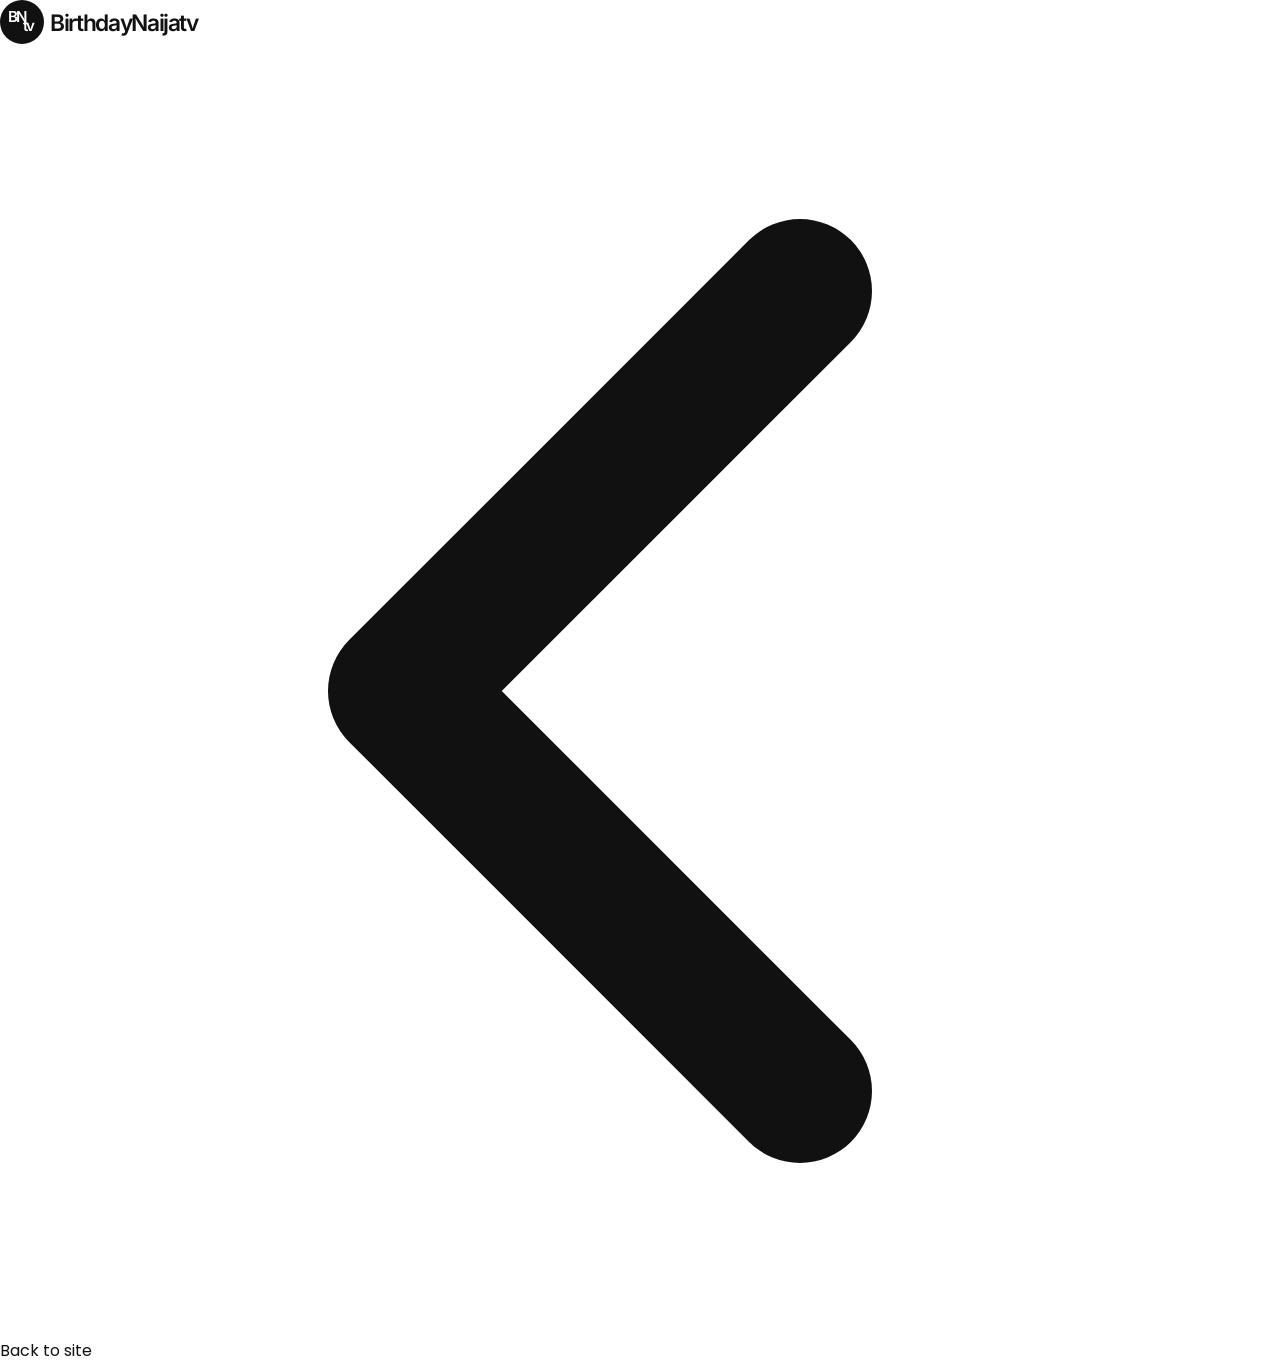
==== form.html @ c297d3c4 "update" ====
<!DOCTYPE html>
<html lang="en">
<head>
<meta charset="utf-8">
<meta name="viewport" content="width=device-width, initial-scale=1">
<title>Complete your details | BirthdayNaija</title>
<meta name="description" content="Tell us who we're celebrating and complete your BirthdayNaija booking.">
<meta name="theme-color" content="#111111">
<meta name="robots" content="noindex">
<link rel="stylesheet" href="assets/css/fonts.css">
<link rel="stylesheet" href="assets/css/styles.css?v=20260923c">
<link rel="stylesheet" href="assets/css/forms.css?v=20260923c">
<link rel="stylesheet" href="assets/css/form-page.css?v=20260923c">
</head>
<body class="fp-body">

<header class="fp-nav">
  <div class="fp-nav__inner">
    <a class="brand" href="index.html#top" aria-label="BirthdayNaijatv home">
      <span class="brand__mark" aria-hidden="true"><b>BN</b><i>tv</i></span>
      <span class="brand__word">BirthdayNaijatv</span>
    </a>
    <a class="fp-nav__back" href="index.html">
      <svg viewBox="0 0 16 16" fill="none" aria-hidden="true"><path d="M10 3 5 8l5 5" stroke="currentColor" stroke-width="1.8" stroke-linecap="round" stroke-linejoin="round"/></svg>
      Back to site
    </a>
  </div>
</header>

<main class="fp">
  <div class="fp__wrap" data-fp-wrap>
    <aside class="fp__aside" data-fp-aside></aside>
    <form class="fp__form" data-fp-form novalidate>
      <div data-fp-fields></div>
      <div class="fp__foot" data-fp-foot></div>
    </form>
  </div>
</main>

<script src="assets/js/form-page.js?v=20260923c" defer></script>
</body>
</html>
---- assets/css/fonts.css ----
/* poppins-latin-ext-400-normal */
@font-face {
  font-family: 'Poppins';
  font-style: normal;
  font-display: swap;
  font-weight: 400;
  src: url(../fonts/poppins-latin-ext-400-normal.woff2) format('woff2');
  unicode-range: U+0100-02BA,U+02BD-02C5,U+02C7-02CC,U+02CE-02D7,U+02DD-02FF,U+0304,U+0308,U+0329,U+1D00-1DBF,U+1E00-1E9F,U+1EF2-1EFF,U+2020,U+20A0-20AB,U+20AD-20C0,U+2113,U+2C60-2C7F,U+A720-A7FF;
}
/* poppins-latin-400-normal */
@font-face {
  font-family: 'Poppins';
  font-style: normal;
  font-display: swap;
  font-weight: 400;
  src: url(../fonts/poppins-latin-400-normal.woff2) format('woff2');
  unicode-range: U+0000-00FF,U+0131,U+0152-0153,U+02BB-02BC,U+02C6,U+02DA,U+02DC,U+0304,U+0308,U+0329,U+2000-206F,U+20AC,U+2122,U+2191,U+2193,U+2212,U+2215,U+FEFF,U+FFFD;
}
/* poppins-latin-ext-500-normal */
@font-face {
  font-family: 'Poppins';
  font-style: normal;
  font-display: swap;
  font-weight: 500;
  src: url(../fonts/poppins-latin-ext-500-normal.woff2) format('woff2');
  unicode-range: U+0100-02BA,U+02BD-02C5,U+02C7-02CC,U+02CE-02D7,U+02DD-02FF,U+0304,U+0308,U+0329,U+1D00-1DBF,U+1E00-1E9F,U+1EF2-1EFF,U+2020,U+20A0-20AB,U+20AD-20C0,U+2113,U+2C60-2C7F,U+A720-A7FF;
}
/* poppins-latin-500-normal */
@font-face {
  font-family: 'Poppins';
  font-style: normal;
  font-display: swap;
  font-weight: 500;
  src: url(../fonts/poppins-latin-500-normal.woff2) format('woff2');
  unicode-range: U+0000-00FF,U+0131,U+0152-0153,U+02BB-02BC,U+02C6,U+02DA,U+02DC,U+0304,U+0308,U+0329,U+2000-206F,U+20AC,U+2122,U+2191,U+2193,U+2212,U+2215,U+FEFF,U+FFFD;
}
/* poppins-latin-ext-600-normal */
@font-face {
  font-family: 'Poppins';
  font-style: normal;
  font-display: swap;
  font-weight: 600;
  src: url(../fonts/poppins-latin-ext-600-normal.woff2) format('woff2');
  unicode-range: U+0100-02BA,U+02BD-02C5,U+02C7-02CC,U+02CE-02D7,U+02DD-02FF,U+0304,U+0308,U+0329,U+1D00-1DBF,U+1E00-1E9F,U+1EF2-1EFF,U+2020,U+20A0-20AB,U+20AD-20C0,U+2113,U+2C60-2C7F,U+A720-A7FF;
}
/* poppins-latin-600-normal */
@font-face {
  font-family: 'Poppins';
  font-style: normal;
  font-display: swap;
  font-weight: 600;
  src: url(../fonts/poppins-latin-600-normal.woff2) format('woff2');
  unicode-range: U+0000-00FF,U+0131,U+0152-0153,U+02BB-02BC,U+02C6,U+02DA,U+02DC,U+0304,U+0308,U+0329,U+2000-206F,U+20AC,U+2122,U+2191,U+2193,U+2212,U+2215,U+FEFF,U+FFFD;
}
/* poppins-latin-ext-700-normal */
@font-face {
  font-family: 'Poppins';
  font-style: normal;
  font-display: swap;
  font-weight: 700;
  src: url(../fonts/poppins-latin-ext-700-normal.woff2) format('woff2');
  unicode-range: U+0100-02BA,U+02BD-02C5,U+02C7-02CC,U+02CE-02D7,U+02DD-02FF,U+0304,U+0308,U+0329,U+1D00-1DBF,U+1E00-1E9F,U+1EF2-1EFF,U+2020,U+20A0-20AB,U+20AD-20C0,U+2113,U+2C60-2C7F,U+A720-A7FF;
}
/* poppins-latin-700-normal */
@font-face {
  font-family: 'Poppins';
  font-style: normal;
  font-display: swap;
  font-weight: 700;
  src: url(../fonts/poppins-latin-700-normal.woff2) format('woff2');
  unicode-range: U+0000-00FF,U+0131,U+0152-0153,U+02BB-02BC,U+02C6,U+02DA,U+02DC,U+0304,U+0308,U+0329,U+2000-206F,U+20AC,U+2122,U+2191,U+2193,U+2212,U+2215,U+FEFF,U+FFFD;
}
/* poppins-latin-ext-800-normal */
@font-face {
  font-family: 'Poppins';
  font-style: normal;
  font-display: swap;
  font-weight: 800;
  src: url(../fonts/poppins-latin-ext-800-normal.woff2) format('woff2');
  unicode-range: U+0100-02BA,U+02BD-02C5,U+02C7-02CC,U+02CE-02D7,U+02DD-02FF,U+0304,U+0308,U+0329,U+1D00-1DBF,U+1E00-1E9F,U+1EF2-1EFF,U+2020,U+20A0-20AB,U+20AD-20C0,U+2113,U+2C60-2C7F,U+A720-A7FF;
}
/* poppins-latin-800-normal */
@font-face {
  font-family: 'Poppins';
  font-style: normal;
  font-display: swap;
  font-weight: 800;
  src: url(../fonts/poppins-latin-800-normal.woff2) format('woff2');
  unicode-range: U+0000-00FF,U+0131,U+0152-0153,U+02BB-02BC,U+02C6,U+02DA,U+02DC,U+0304,U+0308,U+0329,U+2000-206F,U+20AC,U+2122,U+2191,U+2193,U+2212,U+2215,U+FEFF,U+FFFD;
}
/* poppins-latin-ext-900-normal */
@font-face {
  font-family: 'Poppins';
  font-style: normal;
  font-display: swap;
  font-weight: 900;
  src: url(../fonts/poppins-latin-ext-900-normal.woff2) format('woff2');
  unicode-range: U+0100-02BA,U+02BD-02C5,U+02C7-02CC,U+02CE-02D7,U+02DD-02FF,U+0304,U+0308,U+0329,U+1D00-1DBF,U+1E00-1E9F,U+1EF2-1EFF,U+2020,U+20A0-20AB,U+20AD-20C0,U+2113,U+2C60-2C7F,U+A720-A7FF;
}
/* poppins-latin-900-normal */
@font-face {
  font-family: 'Poppins';
  font-style: normal;
  font-display: swap;
  font-weight: 900;
  src: url(../fonts/poppins-latin-900-normal.woff2) format('woff2');
  unicode-range: U+0000-00FF,U+0131,U+0152-0153,U+02BB-02BC,U+02C6,U+02DA,U+02DC,U+0304,U+0308,U+0329,U+2000-206F,U+20AC,U+2122,U+2191,U+2193,U+2212,U+2215,U+FEFF,U+FFFD;
}
/* inter-latin-ext-400-normal */
@font-face {
  font-family: 'Inter';
  font-style: normal;
  font-display: swap;
  font-weight: 400;
  src: url(../fonts/inter-latin-ext-400-normal.woff2) format('woff2');
  unicode-range: U+0100-02BA,U+02BD-02C5,U+02C7-02CC,U+02CE-02D7,U+02DD-02FF,U+0304,U+0308,U+0329,U+1D00-1DBF,U+1E00-1E9F,U+1EF2-1EFF,U+2020,U+20A0-20AB,U+20AD-20C0,U+2113,U+2C60-2C7F,U+A720-A7FF;
}
/* inter-latin-400-normal */
@font-face {
  font-family: 'Inter';
  font-style: normal;
  font-display: swap;
  font-weight: 400;
  src: url(../fonts/inter-latin-400-normal.woff2) format('woff2');
  unicode-range: U+0000-00FF,U+0131,U+0152-0153,U+02BB-02BC,U+02C6,U+02DA,U+02DC,U+0304,U+0308,U+0329,U+2000-206F,U+20AC,U+2122,U+2191,U+2193,U+2212,U+2215,U+FEFF,U+FFFD;
}
/* inter-latin-ext-600-normal */
@font-face {
  font-family: 'Inter';
  font-style: normal;
  font-display: swap;
  font-weight: 600;
  src: url(../fonts/inter-latin-ext-600-normal.woff2) format('woff2');
  unicode-range: U+0100-02BA,U+02BD-02C5,U+02C7-02CC,U+02CE-02D7,U+02DD-02FF,U+0304,U+0308,U+0329,U+1D00-1DBF,U+1E00-1E9F,U+1EF2-1EFF,U+2020,U+20A0-20AB,U+20AD-20C0,U+2113,U+2C60-2C7F,U+A720-A7FF;
}
/* inter-latin-600-normal */
@font-face {
  font-family: 'Inter';
  font-style: normal;
  font-display: swap;
  font-weight: 600;
  src: url(../fonts/inter-latin-600-normal.woff2) format('woff2');
  unicode-range: U+0000-00FF,U+0131,U+0152-0153,U+02BB-02BC,U+02C6,U+02DA,U+02DC,U+0304,U+0308,U+0329,U+2000-206F,U+20AC,U+2122,U+2191,U+2193,U+2212,U+2215,U+FEFF,U+FFFD;
}
/* roboto-latin-ext-400-normal */
@font-face {
  font-family: 'Roboto';
  font-style: normal;
  font-display: swap;
  font-weight: 400;
  src: url(../fonts/roboto-latin-ext-400-normal.woff2) format('woff2');
  unicode-range: U+0100-02BA,U+02BD-02C5,U+02C7-02CC,U+02CE-02D7,U+02DD-02FF,U+0304,U+0308,U+0329,U+1D00-1DBF,U+1E00-1E9F,U+1EF2-1EFF,U+2020,U+20A0-20AB,U+20AD-20C0,U+2113,U+2C60-2C7F,U+A720-A7FF;
}
/* roboto-latin-400-normal */
@font-face {
  font-family: 'Roboto';
  font-style: normal;
  font-display: swap;
  font-weight: 400;
  src: url(../fonts/roboto-latin-400-normal.woff2) format('woff2');
  unicode-range: U+0000-00FF,U+0131,U+0152-0153,U+02BB-02BC,U+02C6,U+02DA,U+02DC,U+0304,U+0308,U+0329,U+2000-206F,U+20AC,U+2122,U+2191,U+2193,U+2212,U+2215,U+FEFF,U+FFFD;
}
/* roboto-latin-ext-500-normal */
@font-face {
  font-family: 'Roboto';
  font-style: normal;
  font-display: swap;
  font-weight: 500;
  src: url(../fonts/roboto-latin-ext-500-normal.woff2) format('woff2');
  unicode-range: U+0100-02BA,U+02BD-02C5,U+02C7-02CC,U+02CE-02D7,U+02DD-02FF,U+0304,U+0308,U+0329,U+1D00-1DBF,U+1E00-1E9F,U+1EF2-1EFF,U+2020,U+20A0-20AB,U+20AD-20C0,U+2113,U+2C60-2C7F,U+A720-A7FF;
}
/* roboto-latin-500-normal */
@font-face {
  font-family: 'Roboto';
  font-style: normal;
  font-display: swap;
  font-weight: 500;
  src: url(../fonts/roboto-latin-500-normal.woff2) format('woff2');
  unicode-range: U+0000-00FF,U+0131,U+0152-0153,U+02BB-02BC,U+02C6,U+02DA,U+02DC,U+0304,U+0308,U+0329,U+2000-206F,U+20AC,U+2122,U+2191,U+2193,U+2212,U+2215,U+FEFF,U+FFFD;
}
/* roboto-latin-ext-700-normal */
@font-face {
  font-family: 'Roboto';
  font-style: normal;
  font-display: swap;
  font-weight: 700;
  src: url(../fonts/roboto-latin-ext-700-normal.woff2) format('woff2');
  unicode-range: U+0100-02BA,U+02BD-02C5,U+02C7-02CC,U+02CE-02D7,U+02DD-02FF,U+0304,U+0308,U+0329,U+1D00-1DBF,U+1E00-1E9F,U+1EF2-1EFF,U+2020,U+20A0-20AB,U+20AD-20C0,U+2113,U+2C60-2C7F,U+A720-A7FF;
}
/* roboto-latin-700-normal */
@font-face {
  font-family: 'Roboto';
  font-style: normal;
  font-display: swap;
  font-weight: 700;
  src: url(../fonts/roboto-latin-700-normal.woff2) format('woff2');
  unicode-range: U+0000-00FF,U+0131,U+0152-0153,U+02BB-02BC,U+02C6,U+02DA,U+02DC,U+0304,U+0308,U+0329,U+2000-206F,U+20AC,U+2122,U+2191,U+2193,U+2212,U+2215,U+FEFF,U+FFFD;
}
/* mansalva-latin-ext-400-normal */
@font-face {
  font-family: 'Mansalva';
  font-style: normal;
  font-display: swap;
  font-weight: 400;
  src: url(../fonts/mansalva-latin-ext-400-normal.woff2) format('woff2');
  unicode-range: U+0100-02BA,U+02BD-02C5,U+02C7-02CC,U+02CE-02D7,U+02DD-02FF,U+0304,U+0308,U+0329,U+1D00-1DBF,U+1E00-1E9F,U+1EF2-1EFF,U+2020,U+20A0-20AB,U+20AD-20C0,U+2113,U+2C60-2C7F,U+A720-A7FF;
}
/* mansalva-latin-400-normal */
@font-face {
  font-family: 'Mansalva';
  font-style: normal;
  font-display: swap;
  font-weight: 400;
  src: url(../fonts/mansalva-latin-400-normal.woff2) format('woff2');
  unicode-range: U+0000-00FF,U+0131,U+0152-0153,U+02BB-02BC,U+02C6,U+02DA,U+02DC,U+0304,U+0308,U+0329,U+2000-206F,U+20AC,U+2122,U+2191,U+2193,U+2212,U+2215,U+FEFF,U+FFFD;
}
---- assets/css/styles.css ----
/* =========================================================
   BirthdayNaija landing page
   Built from Figma: LEADS / birthdaynaija-landing (2200:1324)
   and BirthdayNaija mobile landing (2200:1759)
   Desktop design: 1440px. Mobile design: 390px.
   ========================================================= */

:root {
  --ink: #111111;
  --black: #000000;
  --white: #ffffff;
  --grey-800: #404040;
  --grey-700: #444444;
  --text-800: #666666;
  --grey-500: #8a8a8a;
  --grey-100: #ededed;
  --line: #e5e7eb;
  --line-m: #e7e7e7;
  --line-dark: #1f1f1f;
  --red: #ff4b3e;
  --brown: #2d1208;
  --g1: #ff4b2b;
  --g2: #ff416c;
  --g3: #ff8e53;
  --ease: cubic-bezier(.22, .61, .36, 1);
  --pad-x: clamp(24px, 5.556vw, 80px);
  --poppins: 'Poppins', system-ui, sans-serif;
  --inter: 'Inter', system-ui, sans-serif;
  --hand: 'Mansalva', 'Poppins', cursive; /* stand in for Figma Hand (not a web font) */
}

*, *::before, *::after { box-sizing: border-box; }
html { scroll-behavior: smooth; scroll-padding-top: 92px; -webkit-text-size-adjust: 100%; }
body {
  margin: 0;
  background: var(--white);
  color: var(--ink);
  font-family: var(--poppins);
  -webkit-font-smoothing: antialiased;
  -moz-osx-font-smoothing: grayscale;
  text-rendering: optimizeLegibility;
  overflow-x: hidden;
}
img { display: block; max-width: 100%; }
p, h1, h2, h3, ul { margin: 0; }
a { color: inherit; text-decoration: none; }
button { font: inherit; color: inherit; background: none; border: 0; padding: 0; cursor: pointer; }
:focus-visible { outline: 2px solid var(--g2); outline-offset: 3px; border-radius: 6px; }

.container { width: 100%; max-width: 1440px; margin: 0 auto; padding-left: var(--pad-x); padding-right: var(--pad-x); }
.center { display: flex; justify-content: center; }

/* ---------- Buttons ---------- */
.btn {
  --ang: 15deg;
  display: inline-flex; align-items: center; justify-content: center;
  border-radius: 99px;
  font-family: var(--poppins);
  font-weight: 600;
  text-transform: uppercase;
  line-height: normal;
  white-space: nowrap;
  position: relative;
  isolation: isolate;
  overflow: hidden;
  transition: filter .3s var(--ease), background-color .3s var(--ease);
}
.btn--grad { color: #fff; background-image: linear-gradient(var(--ang), var(--g1) 25%, var(--g2) 50%, var(--g3) 75%); }
.btn--grad::after {
  content: ""; position: absolute; inset: 0; z-index: -1;
  background-image: linear-gradient(calc(var(--ang) + 180deg), var(--g1) 25%, var(--g2) 50%, var(--g3) 75%);
  opacity: 0; transition: opacity .45s var(--ease);
}
.btn:hover { filter: brightness(1.06); }
.btn--grad:hover::after { opacity: 1; }
.btn:active { filter: brightness(.97); }
.btn--grey { background: var(--grey-100); color: var(--ink); }
.btn--grey:hover { background: #e2e2e2; }
.btn--solid { background: var(--red); color: #fff; }
.btn--lg { padding: 18px 32px; font-size: 16px; }
.btn--sm { padding: 12px 20px; font-size: 14px; }
.btn--nav { --ang: 17.58deg; padding: 12px 24px; font-size: 14px; }
.btn--hero-primary { --ang: 11.61deg; }

.round-btn {
  width: 48px; height: 48px; border-radius: 999px;
  display: inline-flex; align-items: center; justify-content: center; flex: none;
  transition: opacity .3s var(--ease), background-color .3s var(--ease);
}
.round-btn img { width: 20px; height: 20px; }
/* Both glyph colours ship in the markup; the button state picks one.
   Swapping src in JS broke in the single-file build, where only the
   referenced variant gets inlined. */
.round-btn .ic { display: none; }
.round-btn--dark .ic--on-dark { display: block; }
.round-btn--light .ic--on-light { display: block; }
.round-btn--dark { background: #232323; }
.round-btn--light { background: #f7f7f4; }
.round-btn:hover { opacity: .82; }
.round-btn:disabled { opacity: .5; cursor: default; }

/* ---------- Type helpers ---------- */
.h-xl { font-weight: 700; font-size: clamp(40px, 4.445vw, 64px); line-height: 1.15; text-transform: uppercase; color: var(--ink); }
.eyebrow { font-weight: 700; font-size: 14px; text-transform: uppercase; color: var(--text-800); line-height: normal; }
.eyebrow--dark { color: var(--ink); }
.eyebrow--grey { color: var(--grey-800); font-size: 12px; }
.body { font-size: 16px; line-height: 1.5; color: var(--grey-800); }

/* ---------- Reveal on scroll ---------- */
.js .reveal { opacity: 0; transform: translateY(28px); transition: opacity .9s var(--ease), transform .9s var(--ease); transition-delay: var(--d, 0s); }
.js .reveal.is-in { opacity: 1; transform: none; }
@media (prefers-reduced-motion: reduce) {
  html { scroll-behavior: auto; }
  .js .reveal { opacity: 1; transform: none; transition: none; }
  .btn, .round-btn, .wcard, .benefit, .plan, .review { transition: none !important; }
  .final__text .w { opacity: 1; transform: none; animation: none; }
  .mobile-menu, .mobile-menu > *, .nav__burger i, .reviews__track { transition: none !important; }
}

/* =========================================================
   NAV
   ========================================================= */
.nav { position: sticky; top: 0; z-index: 50; background: rgba(255,255,255,.96); backdrop-filter: saturate(1.4) blur(10px); -webkit-backdrop-filter: saturate(1.4) blur(10px); border-bottom: 1px solid var(--line); transition: box-shadow .3s var(--ease); }
.nav.is-scrolled { box-shadow: 0 6px 24px -16px rgba(0,0,0,.25); }
.nav__inner { max-width: 1440px; margin: 0 auto; padding: 24px var(--pad-x); display: flex; align-items: center; justify-content: space-between; gap: 24px; }
/* Logo: Figma node 2216:381. --lg scales the whole lockup. */
.brand { --lg: 1; display: inline-flex; align-items: center; gap: calc(5.95px * var(--lg)); color: var(--ink); white-space: nowrap; }
.brand__mark {
  position: relative; flex: none;
  width: calc(44.248px * var(--lg)); height: calc(44.296px * var(--lg));
  border-radius: 999px; background: var(--ink);
  font-family: var(--inter); font-weight: 700; font-style: normal;
  font-size: calc(15.137px * var(--lg)); line-height: .84; letter-spacing: calc(-1.5137px * var(--lg));
  color: #fff;
}
.brand__mark b, .brand__mark i { position: absolute; font-weight: 700; font-style: normal; }
.brand__mark b { left: calc(8px * var(--lg)); top: calc(11px * var(--lg)); text-transform: uppercase; }
.brand__mark i { left: calc(22.88px * var(--lg)); top: calc(20.04px * var(--lg)); text-transform: lowercase; }
.brand__word {
  font-family: var(--inter); font-weight: 700;
  font-size: calc(22.741px * var(--lg)); line-height: .84; letter-spacing: calc(-1.3644px * var(--lg));
  color: currentColor;
}
.brand--sm { --lg: .82; }
.nav__links { display: flex; gap: 32px; font-weight: 600; font-size: 14px; line-height: 21px; white-space: nowrap; }
.nav__links a, .nav__signin { position: relative; }
.nav__links a::after, .nav__signin::after { content: ""; position: absolute; left: 0; right: 0; bottom: -4px; height: 2px; border-radius: 2px; background: linear-gradient(90deg, var(--g1), var(--g2), var(--g3)); transform: scaleX(0); transform-origin: left; transition: transform .35s var(--ease); }
.nav__links a:hover::after, .nav__signin:hover::after { transform: scaleX(1); }
.nav__actions { display: flex; align-items: center; gap: 24px; }
.nav__signin { font-weight: 600; font-size: 14px; line-height: 21px; }
.nav__menu { display: none; width: 24px; height: 24px; }
.nav__burger { position: relative; display: block; width: 24px; height: 24px; }
.nav__burger i {
  position: absolute; left: 2px; width: 20px; height: 2px; border-radius: 2px; background: var(--ink);
  transition: transform .4s var(--ease), opacity .25s var(--ease), top .4s var(--ease);
}
.nav__burger i:nth-child(1) { top: 5px; }
.nav__burger i:nth-child(2) { top: 11px; }
.nav__burger i:nth-child(3) { top: 17px; }
.nav__menu[aria-expanded="true"] .nav__burger i:nth-child(1) { top: 11px; transform: rotate(45deg); }
.nav__menu[aria-expanded="true"] .nav__burger i:nth-child(2) { opacity: 0; transform: scaleX(.3); }
.nav__menu[aria-expanded="true"] .nav__burger i:nth-child(3) { top: 11px; transform: rotate(-45deg); }

/* ---------- Mobile menu: full-height animated overlay (Figma: hamburger-menu 51:192) ---------- */
.mobile-menu {
  position: fixed;
  inset: 0;
  z-index: 200;
  width: 100%;
  height: 100vh;
  height: 100dvh;
  display: flex;
  flex-direction: column;
  justify-content: space-between;
  gap: 24px;
  padding: 12px 24px 28px;
  background: #0a0a0a;
  overflow-y: auto;
  overflow-x: hidden;
  overscroll-behavior: contain;
  opacity: 0;
  transform: translateX(100%);
  transition: transform .5s var(--ease), opacity .4s var(--ease);
  will-change: transform, opacity;
  /* Content is sized to fit one screen; scrolling is a fallback for very
     short viewports, not something we want a visible scrollbar for. */
  scrollbar-width: none;
  -ms-overflow-style: none;
}
.mobile-menu::-webkit-scrollbar { display: none; }
.mobile-menu[hidden] { display: none; }
.mobile-menu.is-open { opacity: 1; transform: translateX(0); }
body.menu-open { overflow: hidden; }

.mobile-menu__glow { position: absolute; z-index: 0; border-radius: 999px; filter: blur(60px); pointer-events: none; opacity: 0; transition: opacity .8s var(--ease) .1s; }
.mobile-menu.is-open .mobile-menu__glow { opacity: .6; }
.mobile-menu__glow--pink { left: -80px; top: 150px; width: 300px; height: 300px; background: radial-gradient(circle, rgba(255,65,108,.6), transparent 70%); }
.mobile-menu__glow--gold { right: -70px; bottom: 140px; width: 250px; height: 250px; background: radial-gradient(circle, rgba(255,142,83,.55), transparent 70%); }

.mobile-menu__top { position: relative; z-index: 1; flex: none; height: 68px; display: flex; align-items: center; justify-content: space-between; }
/* Higher specificity than the mobile ".brand { color:#000 }" rule further down,
   which was winning the cascade and turning this logo black. */
.mobile-menu__top .brand--menu { --lg: .82; color: #fff; }
.mobile-menu__close {
  position: relative; flex: none; width: 38px; height: 38px; border-radius: 50%;
  transition: background-color .3s var(--ease), transform .35s var(--ease);
}
.mobile-menu__close::before, .mobile-menu__close::after {
  content: ""; position: absolute; left: 50%; top: 50%; width: 20px; height: 2px; background: #fff; border-radius: 2px;
}
.mobile-menu__close::before { transform: translate(-50%, -50%) rotate(45deg); }
.mobile-menu__close::after { transform: translate(-50%, -50%) rotate(-45deg); }
.mobile-menu__close:hover { background: rgba(255,255,255,.08); transform: rotate(90deg); }

.mobile-menu__links { position: relative; z-index: 1; flex: 1 1 auto; margin-top: 4px; display: flex; flex-direction: column; gap: 2px; overflow-y: hidden; }
.mobile-menu__links a {
  padding: 16px 0; border-bottom: 1px solid rgba(255,255,255,.08);
  font-family: var(--poppins); font-weight: 500; font-size: 22px; color: #fff;
  opacity: 0; transform: translateY(14px);
  transition: opacity .45s var(--ease), transform .45s var(--ease);
}
.mobile-menu.is-open .mobile-menu__links a { opacity: 1; transform: none; }
.mobile-menu.is-open .mobile-menu__links a:nth-child(1) { transition-delay: .08s; }
.mobile-menu.is-open .mobile-menu__links a:nth-child(2) { transition-delay: .13s; }
.mobile-menu.is-open .mobile-menu__links a:nth-child(3) { transition-delay: .18s; }
.mobile-menu.is-open .mobile-menu__links a:nth-child(4) { transition-delay: .23s; }
.mobile-menu.is-open .mobile-menu__links a:nth-child(5) { transition-delay: .28s; }
.mobile-menu.is-open .mobile-menu__links a:nth-child(6) { transition-delay: .33s; }

.mobile-menu__bottom {
  position: relative; z-index: 1; flex: none; display: flex; flex-direction: column; align-items: center; gap: 28px;
  opacity: 0; transform: translateY(14px); transition: opacity .45s var(--ease) .3s, transform .45s var(--ease) .3s;
}
.mobile-menu.is-open .mobile-menu__bottom { opacity: 1; transform: none; }
/* Uniform gradient ("linear") button, same size as the rest of the primary CTAs. */
.mobile-menu__cta { width: 100%; padding: 15px 26px; font-size: 14px; }
.mobile-menu__socials { display: flex; flex-direction: column; align-items: center; gap: 16px; }
.mobile-menu__socials p { font-weight: 600; font-size: 11px; letter-spacing: .05em; text-transform: uppercase; color: #fff; }
.mobile-menu__social-row { display: flex; align-items: center; justify-content: center; gap: 20px; }
.mobile-menu__social-row a {
  width: 40px; height: 40px; border-radius: 20px; background: rgba(255,255,255,.09);
  display: flex; align-items: center; justify-content: center;
  transition: background-color .3s var(--ease), transform .3s var(--ease);
}
.mobile-menu__social-row a:hover { background: rgba(255,255,255,.16); }
.mobile-menu__social-row img { filter: brightness(0) invert(1); }

/* =========================================================
   HERO
   ========================================================= */
.hero__inner { display: flex; align-items: flex-start; justify-content: space-between; gap: 40px; padding-top: 100px; padding-bottom: 100px; }
.hero__left { width: 640px; max-width: 100%; display: flex; flex-direction: column; gap: 32px; }
.hero__title { font-weight: 900; font-size: clamp(48px, 5vw, 72px); line-height: 1.05; text-transform: uppercase; color: var(--ink); }
.hero__text { font-size: 18px; line-height: 1.6; color: var(--grey-800); }
.hero__actions { display: flex; flex-wrap: wrap; gap: 20px; }
.hero__media { width: 520px; height: 580px; flex: none; border-radius: 8px; overflow: hidden; background: #121212; }
.hero__media img { width: 100%; height: 100%; object-fit: cover; }

/* =========================================================
   WHY WE EXIST
   ========================================================= */
.why { border-top: 1px solid var(--line); border-bottom: 1px solid var(--line); padding: 120px 0; }
.why__label { text-align: center; }
.why__body { margin-top: 40px; display: flex; flex-direction: column; gap: 36px; text-align: center; font-family: var(--hand); font-size: clamp(24px, 2.223vw, 32px); line-height: 1.6; }
.why__muted { color: var(--text-800); }
.why__strong { color: var(--ink); }

/* =========================================================
   MEMBERSHIP (black)
   ========================================================= */
.club { background: var(--black); border-top: 1px solid var(--line-dark); border-bottom: 1px solid var(--line-dark); padding: 120px 0; color: #fff; }
.club__head { display: flex; align-items: flex-end; justify-content: space-between; gap: 32px; }
.club__copy { display: flex; flex-direction: column; gap: 16px; max-width: 761px; }
.club__title { font-weight: 700; font-size: clamp(32px, 2.778vw, 40px); line-height: 1.15; text-transform: uppercase; max-width: 638px; }
.club__text { font-size: 16px; line-height: 1.5; color: #e5e5e5; }
.club__cta { --ang: 15.34deg; flex: none; }
.club__cta-m { display: none; }
.club__grid { margin-top: 120px; display: grid; grid-template-columns: repeat(3, minmax(0, 1fr)); gap: 48px; }
.benefit {
  background: rgba(255,255,255,.1); border: 1px solid var(--line-dark); border-radius: 16px; padding: 24px;
  display: flex; flex-direction: column; align-items: center; gap: 24px; text-align: center;
  transition: background-color .4s var(--ease), border-color .4s var(--ease), opacity .9s var(--ease);
}
.benefit:hover { background: rgba(255,255,255,.14); border-color: #2c2c2c; }
.benefit__img { width: 200px; height: 200px; object-fit: cover; }
.benefit__copy { display: flex; flex-direction: column; gap: 7px; width: 100%; line-height: 1.5; }
.benefit h3 { font-weight: 600; font-size: 24px; }
.benefit p { font-weight: 500; font-size: 14px; }

/* =========================================================
   BIRTHDAY WALL
   ========================================================= */
.wall { border-top: 1px solid var(--line); border-bottom: 1px solid var(--line); padding: 120px 0; }
.wall__head { display: flex; flex-direction: column; gap: 16px; }
.wall__title { max-width: 696px; }
.wall__text { max-width: 640px; }
.wall__grid { margin: 80px 0; display: grid; grid-template-columns: repeat(4, minmax(0, 1fr)); gap: 24px; }
/* "See more" appears only when entries are hidden; see main.js */
.wall__grid .wcard[hidden] { display: none; }
.wall__more { display: flex; justify-content: center; margin: -40px 0 40px; }
.wall__more[hidden] { display: none; }
.wcard {
  background: #fff; border: 1px solid var(--line); border-radius: 16px; padding: 16px;
  display: flex; flex-direction: column; gap: 12px;
  transition: opacity .9s var(--ease);
}
.wcard > img { width: 100%; height: auto; aspect-ratio: 1 / 1; object-fit: cover; border-radius: 8px; }
.wcard__meta { display: flex; align-items: center; justify-content: space-between; gap: 8px; }
.wcard__name { font-weight: 700; font-size: 14px; line-height: 21px; color: var(--ink); white-space: nowrap; overflow: hidden; text-overflow: ellipsis; }
.tag { display: inline-flex; align-items: flex-start; gap: 7px; padding: 4px 8px; border-radius: 4px; background: var(--ink); color: #fff; font-weight: 500; font-size: 11px; line-height: 17px; white-space: nowrap; }
.tag img { width: 14px; height: 14px; }
.wall .btn { --ang: 12.57deg; }

/* =========================================================
   PANELS (More ways / Friday Live)
   ========================================================= */
.ways { padding: 120px 0; background: #fff; }
.ways__title, .live__title { max-width: 772px; }
.live { padding: 120px 0; background: var(--black); }
.live__title { color: #fff; }

.panel {
  margin-top: 80px;
  min-height: 923px;
  border-radius: 24px;
  overflow: hidden;
  display: flex; align-items: center; justify-content: center;
  gap: clamp(40px, 5.9vw, 85px);
  padding: 70px 72px 58px 66px;
}
.panel--dark { background: var(--black); }
.panel--light { background: #f4f4f4; }
.panel__phone { flex: none; }
.phone-scale { width: 302px; height: 655.186px; }
/* Looping video shown inside the phone frame (More ways to celebrate / Friday Live) */
.panel__video { display: block; width: 100%; height: 100%; object-fit: cover; border-radius: 32px; background: #000; box-shadow: 2.559px 1px 6.2px 2.559px rgba(0,0,0,.06); }
.panel__story { flex: 1 1 0; min-width: 0; height: 691px; display: flex; flex-direction: column; justify-content: space-between; }
.panel__story--center { justify-content: center; }
.panel__top { display: flex; flex-direction: column; gap: 36px; }
.panel__meta { display: flex; align-items: center; justify-content: space-between; }
.badge { display: inline-flex; align-items: center; gap: 6px; padding: 6px 12px; border-radius: 40px; background: #fff; font-size: 9px; line-height: normal; white-space: nowrap; }
.badge__star { color: #f04a3d; }
.badge__text { font-weight: 600; color: var(--ink); letter-spacing: .72px; }
.panel__num { font-weight: 400; font-size: 76px; line-height: 1; color: #fff; }
.panel__body { display: flex; flex-direction: column; align-items: flex-start; gap: 48px; }
.panel__text { font-weight: 400; font-size: clamp(32px, 3.75vw, 54px); line-height: .98; letter-spacing: -.04em; color: #fff; }
.panel__text--dark { color: var(--ink); }
.panel__cta { --ang: 15.46deg; }
[data-slide-text], [data-slide-badge], [data-slide-num], [data-slide-cta] { transition: opacity .35s var(--ease), transform .35s var(--ease); }
.is-swapping [data-slide-text], .is-swapping [data-slide-badge], .is-swapping [data-slide-num], .is-swapping [data-slide-cta] { opacity: 0; transform: translateY(10px); }

.pager { height: 64px; display: flex; align-items: center; justify-content: space-between; }
.pager--dark { border-top: 1px solid var(--grey-800); padding-top: 11px; }
.pager--m { display: none; }
.pager__controls { display: flex; align-items: center; gap: 10px; }
.pager__count { margin-left: 4px; font-size: 14px; line-height: normal; color: #fff; font-variant-numeric: tabular-nums; }
.pager--light .pager__count { color: var(--ink); }
.pager__dots { display: flex; align-items: center; gap: 3px; }
.pager__dot { width: 7px; height: 7px; border-radius: 13px; background: var(--grey-500); transition: width .4s var(--ease), background-color .4s var(--ease); cursor: pointer; border: 0; padding: 0; }
.pager--dark .pager__dot.is-active { width: 30px; background: #fff; }
.pager--light .pager__dot.is-active { width: 30px; background: var(--ink); }


/* =========================================================
   PRICING
   ========================================================= */
/* =========================================================
   Plans / pricing cards — implemented from Figma
   (node 1:5, file wF3ICd7zb2qfcf58w7JVRO). Colours and sizes
   below are the exact values from that design, not the site's
   usual --ink/--red tokens, to match it precisely.
   ========================================================= */
.plans { padding: 100px 0; }
.plans__head { display: flex; flex-direction: column; align-items: center; gap: 16px; text-align: center; }
.plans .eyebrow { font-size: 12px; }
.plans__title { max-width: 766px; }
.plans__sub { margin-top: -4px; max-width: 680px; font-size: 18px; line-height: 26px; color: #4b5563; }
.plans__grid { margin-top: 40px; display: grid; grid-template-columns: repeat(3, minmax(0, 1fr)); gap: 24px; align-items: stretch; }
.plans__guarantee { margin-top: 40px; text-align: center; font-size: 14px; color: #6b7280; }
.plans__guarantee a { font-weight: 600; color: #0f172a; text-decoration: underline; }

/* Pricing card — exact Figma spec (node 1:5, Untitled) */
.plan {
  height: 100%; display: flex; flex-direction: column; justify-content: space-between;
  background: #fff; border: 1px solid #e5e7eb; border-radius: 24px; overflow: hidden;
  box-shadow: 0 12px 32px rgba(15, 23, 42, .05);
  transition: opacity .9s var(--ease);
}
.plan--popular { border: 2px solid #e5e7eb; }

.plan__inner { display: flex; flex-direction: column; gap: 28px; padding: 32px 24px 24px; }
.plan__head { display: flex; flex-direction: column; gap: 12px; }
.plan__badgerow { display: flex; align-items: center; justify-content: space-between; }
.plan__badge {
  display: inline-flex; align-items: center; padding: 6px 14px; border-radius: 100px;
  background: #f3f4f6; color: #0f172a; font-family: var(--poppins); font-weight: 700;
  font-size: 12px; text-transform: uppercase; white-space: nowrap;
}
.plan__badge--dark { background: #0f172a; color: #fff; }
.plan__price { display: flex; align-items: baseline; gap: 4px; }
.plan__price b { font-weight: 700; font-size: 32px; color: #0f172a; }
.plan__price span { font-size: 14px; font-weight: 500; color: #6b7280; }
.plan__tag { font-size: 14px; line-height: 20px; color: #4b5563; }
.plan__hr { margin: 0; border: 0; border-top: 1px solid #e5e7eb; }
.plan__features { display: flex; flex-direction: column; gap: 24px; }
.plan__section { display: flex; flex-direction: column; gap: 12px; }
.plan__label { font-family: var(--poppins); font-weight: 700; font-size: 12px; letter-spacing: .02em; text-transform: uppercase; color: #9ca3af; }
.plan__rows { display: flex; flex-direction: column; gap: 10px; }
.plan__row-item { display: flex; align-items: center; gap: 12px; }
.plan__row-item p { font-size: 14px; line-height: 20px; color: #374151; }
.plan__row-item p.is-muted { color: #9ca3af; }
.plan__ind {
  flex: none; width: 24px; height: 24px; border-radius: 12px;
  display: flex; align-items: center; justify-content: center;
}
.plan__glyph { width: 14px; height: 14px; display: block; }
.plan__ind--in { background: #eafaf1; color: #16a34a; }
.plan__ind--out { background: #fee2e2; color: #ef4444; }
.plan__excludenote { font-size: 14px; font-style: italic; color: #9ca3af; }
.plan__ctawrap { padding: 16px 24px 24px; }
.plan__cta {
  display: flex; width: 100%; height: 54px; align-items: center; justify-content: center;
  border-radius: 27px; font-family: var(--poppins); font-weight: 700; font-size: 15px; color: #fff;
  text-transform: uppercase; text-decoration: none; cursor: pointer; border: 0;
  transition: filter .3s var(--ease);
}
.plan__cta:hover { filter: brightness(1.06); }
.plan__cta--dark { background: #0f172a; box-shadow: 0 4px 6px rgba(15, 23, 42, .1); }
.plan__cta--grad {
  background-image: linear-gradient(8.44deg, #ff4b2b 25%, #ff416c 50%, #ff8e53 75%);
  box-shadow: 0 4px 6px rgba(255, 65, 108, .2);
}

/* =========================================================
   GOAL
   ========================================================= */
.goal { border-top: 1px solid var(--line); border-bottom: 1px solid var(--line); padding: 120px 0; }
.goal__head { display: flex; flex-direction: column; align-items: center; gap: 16px; text-align: center; }
.goal__title { max-width: 946px; }
.goal__text { max-width: 688px; }
.goal__progress { margin: 120px auto 0; max-width: 1244px; display: flex; flex-direction: column; gap: 16px; }
.goal__green { position: relative; height: 233.097px; border-radius: 71.784px; overflow: hidden; filter: drop-shadow(0 11.964px 19.94px rgba(32,55,40,.21)); }
.goal__green img { position: absolute; max-width: none; left: -10.26%; top: -91.84%; width: 121.5%; height: 283.68%; }
.goal__stats { display: flex; align-items: flex-end; justify-content: space-between; padding: 0 32px; font-weight: 600; color: var(--grey-800); line-height: normal; white-space: nowrap; }
.goal__stats > div { display: flex; flex-direction: column; gap: 8px; }
.goal__target { align-items: flex-end; }
.goal__label { font-size: 14px; text-transform: uppercase; }
.goal__num { font-size: 24px; font-variant-numeric: tabular-nums; }
.goal__suffix { display: none; }

/* =========================================================
   REVIEWS
   ========================================================= */
.reviews { background: var(--ink); border-top: 1px solid var(--line); border-bottom: 1px solid var(--line); padding: 120px 0; color: #f7f7f4; }
.reviews__head { display: flex; flex-direction: column; align-items: center; text-align: center; gap: 24px; padding: 24px 0; }
.reviews__detail { justify-content: center; }
.reviews__rating-m { display: none; }
.reviews__title { font-weight: 700; font-size: clamp(36px, 3.334vw, 48px); line-height: normal; text-transform: uppercase; }
.reviews__detail { margin-top: 6px; display: flex; align-items: center; gap: 10px; font-family: 'Inter', sans-serif; font-size: 14px; white-space: nowrap; }
.reviews__detail b { font-weight: 600; }
.reviews__count { color: #b8b8b2; }
.stars { font-family: 'Inter', sans-serif; font-size: 16px; letter-spacing: .8px; color: #ffd457; }
.reviews__nav { display: flex; gap: 10px; flex: none; justify-content: center; padding-top: 8px; }
/* One review per screen. The track slides by whole panels; the arrows drive it. */
.reviews__viewport { padding: 80px 0 32px; overflow: hidden; }
.reviews__track { display: flex; gap: 0; transform: translate3d(calc(var(--i, 0) * -100%), 0, 0); transition: transform .62s var(--ease); }
.review {
  flex: 0 0 100%; min-width: 0;
  display: flex; flex-direction: column; align-items: center; text-align: center; gap: 22px;
  padding: 0 clamp(24px, 9vw, 150px);
  opacity: .2; transition: opacity .55s var(--ease);
}
.review.is-active { opacity: 1; }
/* Read as a pull quote: rating, the words, then who said them */
.review__stars { order: 1; font-size: 18px; letter-spacing: 2px; color: #ffd457; }
.review__text { order: 2; max-width: 20ch; font-size: clamp(22px, 2.3vw, 34px); line-height: 1.35; color: #f7f7f4; text-wrap: balance; max-width: 26ch; }
.review__name { order: 3; font-weight: 600; font-size: 14px; letter-spacing: .06em; text-transform: uppercase; color: #9a9a95; }
.review__name { font-weight: 500; color: #f7f7f4; }
.review__text { line-height: 1.5; color: #e5e5e5; }

/* =========================================================
   FAQ
   ========================================================= */
.faq { padding: 120px 0; background: #fff; }
.faq__inner { display: flex; align-items: stretch; gap: 74px; }
.faq__intro { width: 600px; flex: none; display: flex; flex-direction: column; gap: 36px; }
.faq__heading { display: flex; flex-direction: column; align-items: flex-start; gap: 20px; text-align: left; color: var(--brown); }
.faq__eyebrow { font-size: 11px; line-height: normal; }
.faq__title { font-weight: 600; font-size: clamp(56px, 6.39vw, 92px); line-height: .92; letter-spacing: -.05em; text-transform: uppercase; }
.help { width: 548px; max-width: 100%; height: 70px; padding: 0 20px; border-radius: 16px; background: #ebebeb; box-shadow: 0 2px 8px rgba(45,18,8,.04); display: flex; align-items: center; justify-content: space-between; gap: 16px; }
.help p { font-size: 14px; color: #4d4d4d; white-space: nowrap; }
.help__btn { height: 34px; padding: 0 16px; border-radius: 16px; display: inline-flex; align-items: center; font-size: 14px; color: #fff; white-space: nowrap; background-image: linear-gradient(11.38deg, var(--g1) 25%, var(--g2) 50%, var(--g3) 75%); transition: filter .3s var(--ease); }
.help__btn:hover { filter: brightness(1.06); }
.faq__list { flex: 1 1 0; min-width: 0; display: flex; flex-direction: column; gap: 14px; }
.qa { background: #1a1a1a; border-radius: 16px; overflow: hidden; color: #fff; }
.qa__q { width: 100%; min-height: 55px; padding: 8px 24px; display: flex; align-items: center; justify-content: space-between; gap: 16px; text-align: left; font-size: 14px; line-height: normal; }
.qa__q img { width: 12px; height: 12px; flex: none; transition: transform .35s var(--ease); }
.qa.is-open .qa__q img { transform: rotate(45deg); }
.qa__a { display: grid; grid-template-rows: 0fr; transition: grid-template-rows .45s var(--ease); }
.qa.is-open .qa__a { grid-template-rows: 1fr; }
.qa__a > p { overflow: hidden; padding: 0 24px; font-size: 14px; line-height: 1.6; color: rgba(255,255,255,.78); transition: padding .45s var(--ease); }
.qa.is-open .qa__a > p { padding-bottom: 20px; }

/* =========================================================
   FINAL CTA
   ========================================================= */
.final { position: relative; overflow: hidden; background: var(--ink); padding: 120px var(--pad-x); }
.final__glow { position: absolute; left: 50%; top: 50%; width: 800px; height: 800px; border-radius: 999px; transform: translate(-50%, -50%); filter: blur(60px); opacity: .15; background-image: linear-gradient(45deg, var(--g1) 25%, var(--g2) 50%, var(--g3) 75%); animation: glow 12s ease-in-out infinite alternate; }
@keyframes glow { from { transform: translate(-50%, -50%) rotate(0deg) scale(1); } to { transform: translate(-50%, -50%) rotate(40deg) scale(1.08); } }
.final__inner { position: relative; display: flex; flex-direction: column; align-items: center; gap: 40px; }
.final__text .w { display: inline-block; opacity: 0; transform: translateY(.5em) rotate(2deg); }
.final__text.is-in .w { animation: wordIn .62s var(--ease) forwards; animation-delay: var(--wd, 0s); }
@keyframes wordIn { to { opacity: 1; transform: none; } }
.final__text { max-width: 800px; font-family: var(--hand); font-size: clamp(40px, 3.89vw, 56px); line-height: 1.1; color: #fff; text-align: center; }
.final__cta { --ang: 18.82deg; padding: 18px 32px 18px 36px; }

/* =========================================================
   FOOTER
   ========================================================= */
.footer { border-top: 1px solid var(--line); padding: 80px 0 40px; background: #fff; }
.footer__top { display: flex; align-items: flex-start; justify-content: space-between; gap: 40px; }
.footer__brand { width: 360px; display: flex; flex-direction: column; gap: 16px; }
.footer__brand p { font-size: 14px; line-height: 1.5; color: var(--text-800); }
.footer__dirs { display: flex; gap: 80px; font-size: 14px; line-height: normal; }
.footer__col { width: 160px; display: flex; flex-direction: column; gap: 12px; }
.footer__h { font-weight: 800; text-transform: uppercase; color: var(--ink); margin-bottom: 4px; }
.footer__col a { color: var(--text-800); white-space: nowrap; transition: color .25s var(--ease); }
.footer__col a:hover { color: var(--ink); }
.footer__bottom { margin-top: 64px; padding-top: 32px; border-top: 1px solid var(--line); display: flex; align-items: center; justify-content: space-between; gap: 16px; }
.footer__bottom p { font-size: 13px; color: #999; }
.footer__social { display: flex; gap: 16px; }
.footer__social a { width: 36px; height: 36px; border-radius: 18px; background: #faf9f6; display: flex; align-items: center; justify-content: center; transition: transform .3s var(--ease), background-color .3s var(--ease); }
.footer__social a:hover { background: #f2f0ea; }
.footer__social img { width: 19px; height: 19px; }
.footer__social a[data-ico="youtube"] img { width: 25px; height: 25px; }

/* =========================================================
   RESPONSIVE: between desktop and mobile designs
   ========================================================= */
@media (max-width: 1279px) {
  .nav__links { gap: 22px; }
  .hero__media { width: 42%; height: auto; aspect-ratio: 520 / 580; }
  .club__grid { gap: 24px; }
  .plans__grid { grid-template-columns: repeat(auto-fit, minmax(320px, 1fr)); }
  .panel { padding: 56px 48px; }
  .faq__intro { width: 46%; }
  .help { height: auto; padding: 16px 20px; flex-wrap: wrap; }
}
@media (max-width: 1199px) {
  .nav__links { display: none; }
  .nav__menu { display: inline-flex; }
  .nav__actions { margin-left: auto; }
}
@media (max-width: 1099px) {
  .wall__grid { grid-template-columns: repeat(2, minmax(0, 1fr)); }
  .panel { flex-direction: column; min-height: 0; }
  .panel__story { height: auto; width: 100%; gap: 48px; }
  .faq__inner { flex-direction: column; gap: 48px; }
  .faq__intro { width: 100%; }
  .footer__top { flex-direction: column; }
}
@media (max-width: 1199px) and (min-width: 768px) {
  .mobile-menu__links a { font-size: 20px; }
}
@media (max-width: 899px) {
  .hero__inner { flex-direction: column; align-items: stretch; }
  .hero__left { width: 100%; }
  .hero__media { width: 100%; aspect-ratio: 16 / 11; }
  .club__head { flex-direction: column; align-items: flex-start; }
  .club__grid { grid-template-columns: 1fr; }
  .reviews__head { flex-wrap: wrap; }
}

/* =========================================================
   MOBILE (Figma: BirthdayNaija mobile landing, 390px)
   ========================================================= */
@media (max-width: 767px) {
  :root { --pad-x: 20px; }
  html { scroll-padding-top: 76px; }
  .container { padding-left: 20px; padding-right: 20px; }

  /* buttons: one uniform size/text across every CTA, all using the gradient ("linear") style */
  .btn--lg { padding: 15px 26px; font-size: 14px; }
  .btn--sm { padding: 13px 22px; font-size: 12px; }
  .round-btn { width: 40px; height: 40px; }
  .h-xl { font-size: 32px; line-height: 1.04; }
  .eyebrow { font-size: 12px; }
  .body { font-size: 13px; line-height: 1.55; }

  /* nav */
  .nav { border-bottom-color: var(--line-m); }
  .nav__inner { height: 68px; padding: 0 20px; }
  /* Smaller logo lockup to sit comfortably in the 68px mobile bar */
  .brand { --lg: .68; color: #000; }
  .nav__actions { display: none; }
  .mobile-menu { padding: 8px 20px 24px; }
  .mobile-menu__links a { font-size: 18px; padding: 14px 0; }

  /* hero */
  .hero__inner { flex-direction: column; align-items: stretch; gap: 28px; padding-top: 92px; padding-bottom: 56px; }
  .hero__left { display: contents; }
  .hero__title { font-weight: 800; font-size: 40px; line-height: 1.04; }
  .hero__text { font-size: 14px; line-height: 1.55; }
  .hero__actions { flex-direction: column; align-items: flex-start; gap: 10px; }
  .hero__media { width: 100%; height: 430px; aspect-ratio: auto; }

  /* why */
  .why { padding: 64px 0; border-color: var(--line-m); }
  .why__label { font-size: 12px; }
  .why__body { margin-top: 24px; gap: 24px; font-size: 22px; line-height: 1.45; }

  /* club */
  .club { padding: 64px 0; border: 0; }
  .club__head { flex-direction: column; align-items: stretch; gap: 0; }
  .club__copy { gap: 28px; }
  .club__title { font-size: 32px; line-height: 1.04; }
  .club__text { font-size: 13px; line-height: 1.55; color: #fff; }
  .club__cta { display: none; }
  .club__grid { margin-top: 48px; grid-template-columns: 1fr; gap: 28px; }
  .benefit { background: #181818; border: 0; border-radius: 14px; padding: 20px; gap: 18px; }
  .benefit__img { width: 150px; height: 150px; }
  .benefit__copy { gap: 18px; }
  .benefit h3 { font-weight: 700; font-size: 19px; line-height: normal; }
  .benefit p { font-weight: 400; font-size: 12px; line-height: 1.5; }
  .club__cta-m { display: flex; width: max-content; margin: 48px auto 0; }

  /* wall */
  .wall { padding: 64px 0; border: 0; }
  .wall__head { gap: 8px; }
  .wall__text { margin-top: 20px; }
  .wall__grid { margin: 28px 0; padding-top: 22px; grid-template-columns: repeat(2, minmax(0, 1fr)); gap: 12px; }
  .wcard { border-color: var(--line-m); border-radius: 10px; padding: 8px; gap: 8px; }
  .wcard > img { aspect-ratio: auto; height: 150px; border-radius: 6px; }
  .wcard--d, .wcard .tag { display: none; }
  .wcard__name { font-weight: 600; font-size: 12px; line-height: normal; color: #000; }

  /* panels */
  .ways, .live { padding: 64px 0; }
  .panel { margin-top: 48px; flex-direction: column; align-items: center; gap: 24px; padding: 24px; border-radius: 14px; min-height: 0; }
  .ways .panel__video { border-radius: 16px; }
  .live .panel__video { border-radius: 11px; }
  .panel--light { background: #f6f5f2; padding: 22px; gap: 22px; }
  .panel__story, .panel__top, .panel__meta, .panel__body { display: contents; }
  .badge { order: 1; }
  .panel__phone { order: 2; }
  .panel__text { order: 3; align-self: stretch; font-weight: 600; font-size: 24px; line-height: 1.12; letter-spacing: 0; }
  .panel__text--dark { font-size: 23px; line-height: 1.18; }
  .panel__cta { order: 4; }
  .panel__num, .pager--dark { display: none; }
  .pager--m { display: flex; margin-top: 28px; max-width: 350px; }
  .phone-scale { width: 151px; height: 327.593px; }

  /* plans */
  .plans { padding: 64px 0; }
  .plans__head { gap: 8px; }
  .plans .eyebrow { font-size: 12px; }
  .plans__sub { font-size: 14px; line-height: 1.55; }
  .plans__grid { margin-top: 28px; grid-template-columns: 1fr; gap: 16px; }
  .plan__inner { padding: 24px 18px; gap: 22px; }
  .plan__ctawrap { padding: 12px 18px 20px; }
  .plan__price b { font-size: 26px; }
  .plan__cta { height: 48px; font-size: 13px; }

  /* goal */
  .goal { padding: 64px 0; border: 0; }
  .goal__head { gap: 8px; }
  .goal .eyebrow--grey { font-size: 12px; color: var(--text-800); }
  .goal__text { margin-top: 20px; color: var(--text-800); }
  .goal__progress { margin-top: 28px; gap: 28px; }
  .goal__green { height: 116px; border-radius: 40px; filter: none; }
  .goal__green img { left: 0; top: 0; width: 100%; height: 100%; }
  /* Celebrated figure hugs the left, target hugs the right */
  .goal__stats { flex-direction: row; align-items: flex-end; justify-content: space-between; gap: 12px; padding: 0; font-weight: 700; color: #000; white-space: nowrap; }
  .goal__stats > div { gap: 0; align-items: flex-start; text-align: left; }
  .goal__stats > .goal__target { align-items: flex-end; text-align: right; }
  .goal__label { display: none; }
  .goal__num { font-size: 17px; letter-spacing: -.01em; }
  .goal__suffix { font-weight: 600; }
  .goal__suffix { display: inline; }

  /* reviews */
  .reviews { padding: 64px 0; border: 0; }
  .reviews__head { padding: 0; }
  .reviews__rating-m { display: block; margin-bottom: 8px; font-weight: 700; font-size: 10px; color: #fff; }
  .reviews__title { font-size: 32px; line-height: 1.04; color: #fff; }
  .reviews__detail { display: none; }
  .reviews__container, .reviews .container { display: flex; flex-direction: column; }
  .reviews__head { align-items: flex-start; text-align: left; order: 1; }
  .reviews__nav { display: flex; justify-content: flex-start; order: 2; margin-top: 24px; padding-top: 0; }
  .reviews__viewport { order: 3; }
  .reviews__viewport { padding: 20px 0 0; }
  .review { flex: 0 0 100%; min-width: 0; background: #181818; border: 0; border-radius: 14px; padding: 22px; gap: 12px; align-items: flex-start; text-align: left; }
  .review__text { max-width: none; font-size: 15px; line-height: 1.55; text-wrap: pretty; }
  .review__name { font-size: 11px; }
  .review__stars { order: 1; font-family: var(--poppins); font-size: 12px; letter-spacing: 0; color: #f4b740; }
  .review__text { order: 2; font-size: 13px; color: #fff; }
  .review__name { order: 3; font-weight: 700; font-size: 11px; color: #aaa; }

  /* faq */
  .faq { padding: 56px 0; }
  .faq__inner { gap: 32px; }
  .faq__intro { gap: 20px; }
  .faq__heading { gap: 12px; }
  .faq__eyebrow { font-size: 12px; }
  .faq__title { font-weight: 700; font-size: 36px; line-height: .98; letter-spacing: -1.08px; }
  .help { height: auto; flex-direction: column; align-items: flex-start; gap: 12px; padding: 16px; }
  .help p { font-size: 13px; white-space: normal; }
  .help__btn { padding: 0 14px; font-size: 10px; }
  .faq__list { gap: 10px; }
  .qa__q { min-height: 64px; padding: 18px 18px; font-size: 14px; line-height: 1.35; gap: 14px; }
  .qa__a > p { padding: 0 18px; font-size: 14px; line-height: 1.65; }
  .qa.is-open .qa__a > p { padding-bottom: 20px; }
  .qa__q img { width: 14px; height: 14px; }

  /* final */
  .final { padding: 72px 20px; }
  .final__glow { display: none; }
  .final__inner { gap: 28px; }
  .final__text { font-size: 30px; line-height: 1.05; }
  .final__cta { padding: 15px 26px; font-size: 14px; }

  /* footer (desktop footer, stacked) */
  .footer { padding: 56px 0 32px; }
  .footer__top { gap: 40px; }
  .footer__brand { width: 100%; }
  .footer__dirs { display: grid; grid-template-columns: 1fr 1fr; gap: 32px 24px; }
  .footer__col { width: auto; }
  .footer__col a { white-space: normal; }
  .footer__bottom { margin-top: 40px; flex-direction: column-reverse; align-items: flex-start; gap: 20px; }
}

/* Section eyebrows added above the panel headings */
.ways .eyebrow, .live .eyebrow { margin-bottom: 16px; }
.eyebrow--light { color: #a1a1a1; }
@media (max-width: 767px) { .ways .eyebrow, .live .eyebrow { margin-bottom: 8px; } }
---- assets/css/forms.css ----
/* =========================================================
   BirthdayNaija: submission forms (modal)
   Uses the same tokens as styles.css. No new colours,
   no new fonts, no new button shapes.
   ========================================================= */

.modal { position: fixed; inset: 0; z-index: 100; display: flex; align-items: center; justify-content: center; padding: 24px; }
.modal[hidden] { display: none; }
.modal__backdrop { position: absolute; inset: 0; background: rgba(17, 17, 17, .55); opacity: 0; transition: opacity .3s var(--ease); }
.modal.is-open .modal__backdrop { opacity: 1; }
.modal__card {
  position: relative; width: 100%; max-width: 560px; max-height: calc(100vh - 48px);
  background: #fff; border: 1px solid var(--line); border-radius: 14px;
  box-shadow: 0 30px 60px -24px rgba(17, 17, 17, .45);
  display: flex; flex-direction: column; overflow: hidden;
  opacity: 0; transform: translateY(24px);
  transition: opacity .35s var(--ease), transform .35s var(--ease);
}
/* Reversing the class (rather than a one-shot @keyframes) is what makes
   the close on mobile mirror the entrance slide instead of just vanishing. */
.modal.is-open .modal__card { opacity: 1; transform: none; }

.modal__close {
  position: absolute; top: 16px; right: 16px; width: 32px; height: 32px; border-radius: 999px;
  display: flex; align-items: center; justify-content: center; font-size: 18px; line-height: 1;
  color: var(--text-800); background: var(--grey-100); transition: background-color .25s var(--ease), transform .25s var(--ease);
}
.modal__close:hover { background: #e2e2e2; transform: rotate(90deg); }

.modal__head { padding: 26px 28px 18px; border-bottom: 1px solid var(--line); }
.modal__eyebrow { font-weight: 700; font-size: 10px; letter-spacing: .06em; text-transform: uppercase; color: var(--text-800); }
.modal__title { margin-top: 8px; font-weight: 700; font-size: 24px; line-height: 1.15; color: var(--ink); padding-right: 28px; }
.modal__sub { margin-top: 8px; font-size: 13px; line-height: 1.55; color: var(--text-800); }
.modal__bar { margin-top: 18px; height: 4px; border-radius: 99px; background: var(--grey-100); overflow: hidden; }
.modal__bar span { display: block; height: 100%; width: 0; border-radius: 99px; background-image: linear-gradient(90deg, var(--g1), var(--g2), var(--g3)); transition: width .45s var(--ease); }

.modal__body { padding: 22px 28px; overflow-y: auto; display: flex; flex-direction: column; gap: 16px; }
.modal__foot { padding: 18px 28px 24px; border-top: 1px solid var(--line); display: flex; align-items: center; justify-content: flex-end; gap: 12px; }
.modal__foot [data-m-back] { margin-right: auto; }
.modal__foot[hidden] { display: none; }
.modal__foot .note { flex: 1; }

/* ---------- fields ---------- */
.field { display: flex; flex-direction: column; gap: 7px; }
.field__label { font-weight: 600; font-size: 13px; color: var(--ink); }
.field__label span { font-weight: 400; color: var(--text-800); }
.field input[type="text"], .field input[type="email"], .field input[type="tel"], .field input[type="date"], .field input[type="number"], .field select, .field textarea {
  width: 100%; padding: 12px 14px; font-family: var(--poppins); font-size: 14px; color: var(--ink);
  background: #fff; border: 1px solid var(--line-m); border-radius: 10px; outline: none;
  transition: border-color .25s var(--ease), box-shadow .25s var(--ease);
}
.field textarea { min-height: 96px; resize: vertical; line-height: 1.5; }
.field input:focus, .field select:focus, .field textarea:focus { border-color: var(--g2); box-shadow: 0 0 0 3px rgba(255, 65, 108, .12); }
.field__hint { font-size: 12px; color: var(--text-800); }
.field__error { display: none; font-size: 12px; color: #d92d20; }
.field.is-invalid input, .field.is-invalid select, .field.is-invalid textarea { border-color: #d92d20; }
.field.is-invalid .field__error { display: block; }
.row { display: grid; grid-template-columns: 1fr 1fr; gap: 14px; }

/* ---------- choice cards ---------- */
.opts { display: flex; flex-direction: column; gap: 10px; }
.opt { display: flex; align-items: flex-start; gap: 12px; padding: 14px; border: 1px solid var(--line-m); border-radius: 12px; cursor: pointer; transition: border-color .25s var(--ease), background-color .25s var(--ease); }
.opt:hover { border-color: #c9c9c9; }
.opt.is-on { border-color: var(--ink); background: #faf9f8; }
.opt input { margin: 3px 0 0; accent-color: var(--g2); }
.opt__text { display: flex; flex-direction: column; gap: 3px; }
.opt__t { font-weight: 600; font-size: 14px; color: var(--ink); }
.opt__d { font-size: 12px; line-height: 1.5; color: var(--text-800); }
.opt__p { margin-left: auto; padding-left: 10px; font-weight: 700; font-size: 14px; color: var(--ink); white-space: nowrap; }

/* ---------- upload ---------- */
.drop { position: relative; display: flex; align-items: center; gap: 14px; padding: 16px; border: 1px dashed #cfcfcf; border-radius: 12px; cursor: pointer; transition: border-color .25s var(--ease), background-color .25s var(--ease); }
.drop:hover { border-color: var(--g2); background: #fffafb; }
.drop input { position: absolute; inset: 0; opacity: 0; cursor: pointer; }
.drop__thumb { width: 52px; height: 52px; border-radius: 10px; background: var(--grey-100); display: flex; align-items: center; justify-content: center; overflow: hidden; flex: none; font-size: 18px; }
.drop__thumb img { width: 100%; height: 100%; object-fit: cover; }
.drop__t { display: block; font-weight: 600; font-size: 13px; color: var(--ink); }
.drop__d { display: block; font-size: 12px; color: var(--text-800); margin-top: 2px; }

/* ---------- consent ---------- */
.check { display: flex; align-items: flex-start; gap: 10px; font-size: 13px; line-height: 1.55; color: var(--grey-800); cursor: pointer; }
.check input { margin-top: 3px; accent-color: var(--g2); flex: none; }
.check.is-invalid { color: #d92d20; }

/* ---------- summary ---------- */
.summary { background: #f6f5f2; border: 1px solid var(--line-m); border-radius: 12px; padding: 16px; display: flex; flex-direction: column; gap: 10px; }
.summary__row { display: flex; align-items: flex-start; justify-content: space-between; gap: 16px; font-size: 13px; color: var(--grey-800); }
.summary__row b { font-weight: 600; color: var(--ink); text-align: right; }
.summary__total { border-top: 1px solid #e3e1dc; padding-top: 10px; font-size: 15px; }
.summary__total b { font-weight: 700; font-size: 16px; }
.note { font-size: 12px; line-height: 1.55; color: var(--text-800); }

/* ---------- paywall: plan chooser at the top of the first form step ----------
   Cards reuse the .plan / .plan__* classes from styles.css (the Figma
   pricing-card spec, built via window.BN_renderPlanCard) so the modal and
   the Plans section on the page render identical cards. This file only
   adds the modal-specific bits: stacking them, the "picked" state, and the
   divider before the actual form fields underneath. */
.paywall__grid { display: flex; flex-direction: column; gap: 16px; margin-bottom: 8px; }
.paywall__grid .plan { width: 100%; }
.paywall__card.is-active { box-shadow: 0 0 0 2px #0f172a inset; }
.paywall__form-title { margin-top: 8px; padding-top: 18px; border-top: 1px solid var(--line); font-weight: 700; font-size: 16px; color: var(--ink); }
.paywall__form-sub { margin-top: 4px; font-size: 13px; color: var(--text-800); }

/* ---------- success ---------- */
.done { padding: 44px 28px 40px; text-align: center; display: flex; flex-direction: column; align-items: center; gap: 14px; }
.done__mark { width: 48px; height: 48px; flex: none; }
.done__t { font-weight: 700; font-size: 22px; color: var(--ink); }
.done__d { font-size: 14px; line-height: 1.6; color: var(--text-800); max-width: 380px; }
.done .btn { margin-top: 8px; }

/* ---------- buttons used only in the modal ---------- */
.btn--md { padding: 13px 24px; font-size: 13px; }
.btn--ghost { background: var(--grey-100); color: var(--ink); padding: 13px 22px; font-size: 13px; }
.btn--ghost:hover { background: #e2e2e2; }
.btn[hidden] { display: none; }
body.is-locked { overflow: hidden; }

/* Mobile: the form is its own full-screen page, not a popup card.
   A bottom sheet on a short mobile viewport let the close button and
   header get pushed above the visible screen. This instead takes over
   the whole screen like the hamburger menu, with the cancel/back
   controls pinned so they're always reachable. */
@media (max-width: 767px) {
  .modal { padding: 0; align-items: stretch; }
  .modal__backdrop { display: none; }
  .modal__card {
    max-width: none; width: 100%; height: 100dvh; max-height: 100dvh;
    border-radius: 0; border: 0; box-shadow: none;
    transform: translateX(24px);
  }
  .modal__close {
    top: 14px; right: 14px; z-index: 2;
    width: 38px; height: 38px; font-size: 20px;
    background: var(--grey-100);
  }
  .modal__head { position: sticky; top: 0; z-index: 1; padding: 18px 56px 16px 20px; background: #fff; }
  .modal__title { font-size: 20px; }
  .modal__body { padding: 18px 20px 24px; flex: 1 1 auto; }
  .modal__foot {
    position: sticky; bottom: 0; z-index: 1; background: #fff;
    padding: 14px 20px calc(20px + env(safe-area-inset-bottom)); flex-wrap: wrap;
  }
  .modal__foot .btn { flex: 1; justify-content: center; }
  .row { grid-template-columns: 1fr; }
  .done { padding: 36px 20px; }
}
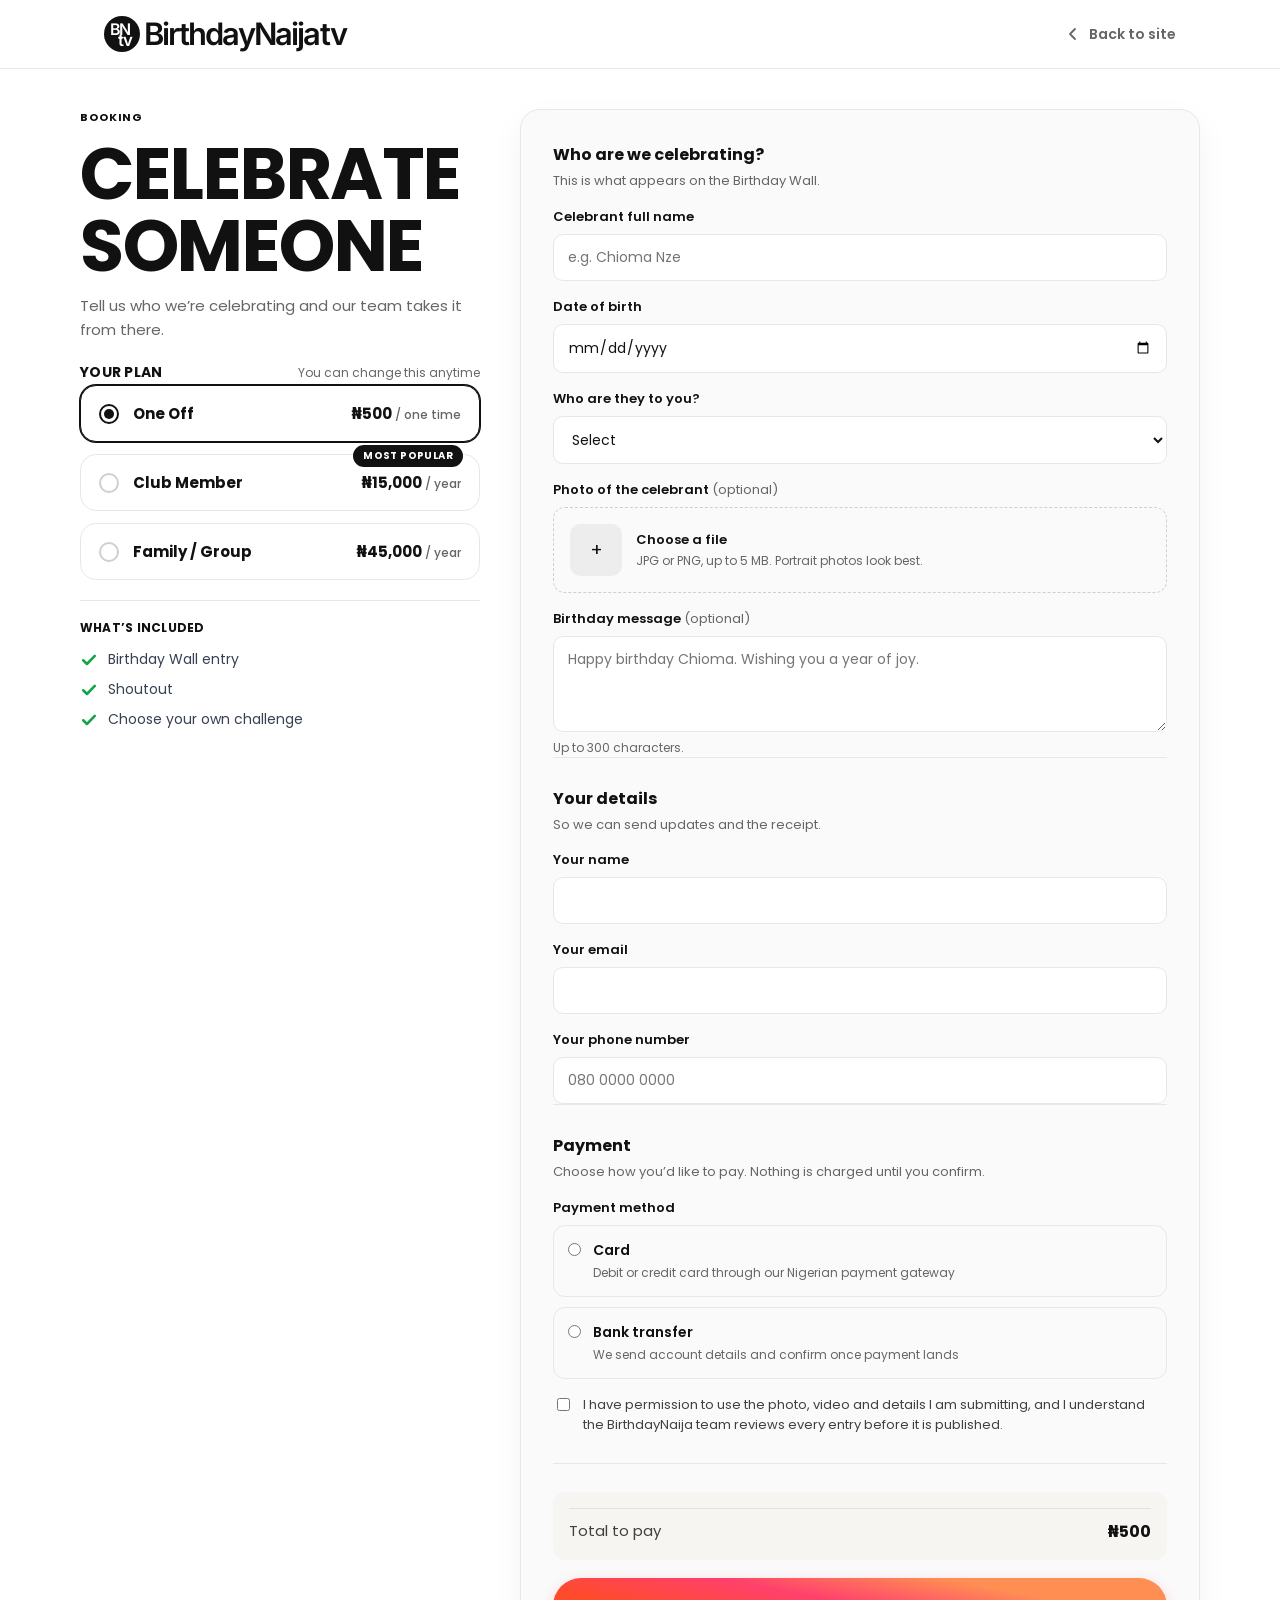
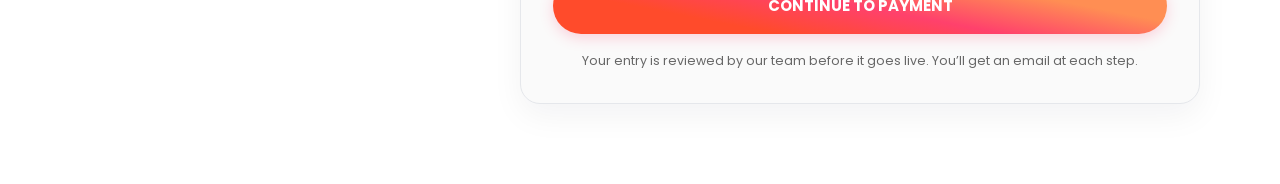
==== commit 7a713e93: "updated" ====
--- a/form.html
+++ b/form.html
@@ -8,9 +8,9 @@
 <meta name="theme-color" content="#111111">
 <meta name="robots" content="noindex">
 <link rel="stylesheet" href="assets/css/fonts.css">
-<link rel="stylesheet" href="assets/css/styles.css?v=20260923c">
-<link rel="stylesheet" href="assets/css/forms.css?v=20260923c">
-<link rel="stylesheet" href="assets/css/form-page.css?v=20260923c">
+<link rel="stylesheet" href="assets/css/styles.css?v=20260924a">
+<link rel="stylesheet" href="assets/css/forms.css?v=20260924a">
+<link rel="stylesheet" href="assets/css/form-page.css?v=20260924a">
 </head>
 <body class="fp-body">
 
@@ -37,6 +37,6 @@
   </div>
 </main>
 
-<script src="assets/js/form-page.js?v=20260923c" defer></script>
+<script src="assets/js/form-page.js?v=20260924a" defer></script>
 </body>
 </html>
--- a/assets/css/styles.css
+++ b/assets/css/styles.css
@@ -124,24 +124,24 @@
 .nav.is-scrolled { box-shadow: 0 6px 24px -16px rgba(0,0,0,.25); }
 .nav__inner { max-width: 1440px; margin: 0 auto; padding: 24px var(--pad-x); display: flex; align-items: center; justify-content: space-between; gap: 24px; }
 /* Logo: Figma node 2216:381. --lg scales the whole lockup. */
-.brand { --lg: 1; display: inline-flex; align-items: center; gap: calc(5.95px * var(--lg)); color: var(--ink); white-space: nowrap; }
+/* Logo — Figma spec (nodes 17:1072 desktop / 17:1087 mobile / 17:1448 menu).
+   --lg scales the whole lockup; internal proportions match the Figma exactly. */
+.brand { --lg: .82; display: inline-flex; align-items: center; gap: calc(4.337px * var(--lg)); color: var(--ink); white-space: nowrap; }
 .brand__mark {
   position: relative; flex: none;
-  width: calc(44.248px * var(--lg)); height: calc(44.296px * var(--lg));
+  width: calc(44px * var(--lg)); height: calc(44px * var(--lg));
   border-radius: 999px; background: var(--ink);
-  font-family: var(--inter); font-weight: 700; font-style: normal;
-  font-size: calc(15.137px * var(--lg)); line-height: .84; letter-spacing: calc(-1.5137px * var(--lg));
-  color: #fff;
-}
-.brand__mark b, .brand__mark i { position: absolute; font-weight: 700; font-style: normal; }
-.brand__mark b { left: calc(8px * var(--lg)); top: calc(11px * var(--lg)); text-transform: uppercase; }
-.brand__mark i { left: calc(22.88px * var(--lg)); top: calc(20.04px * var(--lg)); text-transform: lowercase; }
+  font-family: var(--inter); font-style: normal; color: #fff;
+}
+.brand__mark b, .brand__mark i { position: absolute; font-weight: 600; font-style: normal; line-height: .84; }
+.brand__mark b { font-size: calc(19.489px * var(--lg)); left: calc(7.45px * var(--lg)); top: calc(8.8px * var(--lg)); letter-spacing: calc(-1.9489px * var(--lg)); text-transform: uppercase; }
+.brand__mark i { font-size: calc(20.534px * var(--lg)); left: calc(17.6px * var(--lg)); top: calc(21.2px * var(--lg)); letter-spacing: calc(-2.0534px * var(--lg)); text-transform: lowercase; }
 .brand__word {
   font-family: var(--inter); font-weight: 700;
-  font-size: calc(22.741px * var(--lg)); line-height: .84; letter-spacing: calc(-1.3644px * var(--lg));
+  font-size: calc(37.709px * var(--lg)); line-height: .84; letter-spacing: calc(-2.2626px * var(--lg));
   color: currentColor;
 }
-.brand--sm { --lg: .82; }
+.brand--sm { --lg: .74; }
 .nav__links { display: flex; gap: 32px; font-weight: 600; font-size: 14px; line-height: 21px; white-space: nowrap; }
 .nav__links a, .nav__signin { position: relative; }
 .nav__links a::after, .nav__signin::after { content: ""; position: absolute; left: 0; right: 0; bottom: -4px; height: 2px; border-radius: 2px; background: linear-gradient(90deg, var(--g1), var(--g2), var(--g3)); transform: scaleX(0); transform-origin: left; transition: transform .35s var(--ease); }
@@ -194,13 +194,15 @@
 
 .mobile-menu__glow { position: absolute; z-index: 0; border-radius: 999px; filter: blur(60px); pointer-events: none; opacity: 0; transition: opacity .8s var(--ease) .1s; }
 .mobile-menu.is-open .mobile-menu__glow { opacity: .6; }
-.mobile-menu__glow--pink { left: -80px; top: 150px; width: 300px; height: 300px; background: radial-gradient(circle, rgba(255,65,108,.6), transparent 70%); }
+.mobile-menu__glow--pink { display: none; }
 .mobile-menu__glow--gold { right: -70px; bottom: 140px; width: 250px; height: 250px; background: radial-gradient(circle, rgba(255,142,83,.55), transparent 70%); }
 
 .mobile-menu__top { position: relative; z-index: 1; flex: none; height: 68px; display: flex; align-items: center; justify-content: space-between; }
 /* Higher specificity than the mobile ".brand { color:#000 }" rule further down,
    which was winning the cascade and turning this logo black. */
-.mobile-menu__top .brand--menu { --lg: .82; color: #fff; }
+.mobile-menu__top .brand--menu { --lg: .74; color: #fff; }
+/* Inverted mark for the dark menu (Figma node 17:1448): white circle, dark glyphs */
+.mobile-menu__top .brand--menu .brand__mark { background: #fff; color: #111; }
 .mobile-menu__close {
   position: relative; flex: none; width: 38px; height: 38px; border-radius: 50%;
   transition: background-color .3s var(--ease), transform .35s var(--ease);
--- a/assets/css/form-page.css
+++ b/assets/css/form-page.css
@@ -0,0 +1,132 @@
+/* =========================================================
+   BirthdayNaija: standalone form page (form.html)
+   A clean, single-page checkout/contact layout. Reuses the
+   field styles from forms.css and the tokens/buttons from
+   styles.css; this file only adds the page shell, the two
+   column layout and the plan chooser.
+   ========================================================= */
+
+body.fp-body { background: #fff; }
+
+/* ---------- top bar ---------- */
+.fp-nav {
+  position: sticky; top: 0; z-index: 20;
+  background: rgba(255, 255, 255, .9); backdrop-filter: saturate(1.2) blur(8px);
+  border-bottom: 1px solid var(--line);
+}
+.fp-nav__inner {
+  max-width: 1120px; margin: 0 auto; padding: 16px 24px;
+  display: flex; align-items: center; justify-content: space-between; gap: 16px;
+}
+.fp-nav__back {
+  display: inline-flex; align-items: center; gap: 8px;
+  font-size: 14px; font-weight: 600; color: var(--text-800);
+  transition: color .25s var(--ease);
+}
+.fp-nav__back:hover { color: var(--ink); }
+.fp-nav__back svg { width: 16px; height: 16px; }
+
+/* ---------- page shell ---------- */
+.fp { padding: 40px 24px 80px; }
+.fp__wrap {
+  max-width: 1120px; margin: 0 auto;
+  display: grid; grid-template-columns: minmax(0, 400px) minmax(0, 1fr); gap: 40px; align-items: start;
+}
+
+/* ---------- aside (plan / context) ---------- */
+.fp__aside { position: sticky; top: 96px; display: flex; flex-direction: column; gap: 20px; }
+.fp__eyebrow { font-family: var(--poppins); font-weight: 700; font-size: 11px; letter-spacing: .08em; text-transform: uppercase; color: #111111; }
+.fp__title { font-family: var(--poppins); font-weight: 700; font-size: 72px; line-height: 1; letter-spacing: -.02em; text-transform: uppercase; color: #111111; margin-top: 12px; }
+.fp__lead { margin-top: 12px; font-size: 15px; line-height: 1.6; color: var(--text-800); }
+
+.fp__planhead { display: flex; align-items: baseline; justify-content: space-between; gap: 12px; margin-bottom: 2px; }
+.fp__planhead h2 { font-family: var(--poppins); font-weight: 700; font-size: 14px; letter-spacing: .02em; text-transform: uppercase; color: var(--ink); }
+.fp__planhead span { font-size: 12px; color: var(--text-800); }
+
+.fp__plans { display: flex; flex-direction: column; gap: 12px; }
+.planpick {
+  position: relative; display: flex; align-items: flex-start; gap: 14px;
+  padding: 16px 18px; border: 1.5px solid var(--line-m); border-radius: 16px;
+  background: #fff; cursor: pointer; text-align: left; width: 100%;
+  transition: border-color .2s var(--ease), box-shadow .2s var(--ease), background-color .2s var(--ease);
+}
+.planpick:hover { border-color: #c9c9c9; }
+.planpick.is-on { border-color: var(--ink); box-shadow: 0 0 0 1px var(--ink); }
+.planpick__radio {
+  flex: none; width: 20px; height: 20px; margin-top: 2px; border-radius: 50%;
+  border: 2px solid #cfcfcf; display: flex; align-items: center; justify-content: center;
+  transition: border-color .2s var(--ease);
+}
+.planpick.is-on .planpick__radio { border-color: var(--ink); }
+.planpick__radio::after { content: ""; width: 10px; height: 10px; border-radius: 50%; background: var(--ink); transform: scale(0); transition: transform .2s var(--ease); }
+.planpick.is-on .planpick__radio::after { transform: scale(1); }
+.planpick__body { flex: 1; min-width: 0; }
+.planpick__row { display: flex; align-items: baseline; justify-content: space-between; gap: 10px; }
+.planpick__name { font-weight: 700; font-size: 15px; color: var(--ink); }
+.planpick__price { font-weight: 700; font-size: 15px; color: var(--ink); white-space: nowrap; }
+.planpick__price span { font-weight: 500; font-size: 12px; color: var(--text-800); }
+.planpick__blurb { margin-top: 4px; font-size: 13px; line-height: 1.5; color: var(--text-800); }
+.planpick__tag {
+  position: absolute; top: -10px; right: 16px;
+  padding: 3px 10px; border-radius: 100px; background: var(--ink); color: #fff;
+  font-family: var(--poppins); font-weight: 700; font-size: 10px; letter-spacing: .04em; text-transform: uppercase;
+}
+
+.fp__included { border-top: 1px solid var(--line); padding-top: 18px; }
+.fp__included h3 { font-family: var(--poppins); font-weight: 700; font-size: 12px; letter-spacing: .02em; text-transform: uppercase; color: #111111; margin-bottom: 12px; }
+.fp__included ul { list-style: none; margin: 0; padding: 0; display: flex; flex-direction: column; gap: 9px; }
+.fp__included li { display: flex; align-items: center; gap: 10px; font-size: 14px; color: #374151; }
+.fp__included li svg { flex: none; width: 18px; height: 18px; color: #16a34a; }
+
+.fp__trust { display: flex; flex-direction: column; gap: 12px; border-top: 1px solid var(--line); padding-top: 18px; }
+.fp__trust li { display: flex; align-items: flex-start; gap: 10px; font-size: 14px; line-height: 1.5; color: #374151; }
+.fp__trust li svg { flex: none; width: 18px; height: 18px; margin-top: 1px; color: var(--g2); }
+
+/* ---------- form card ---------- */
+.fp__form {
+  background: #fafafa; border: 1px solid var(--line); border-radius: 20px;
+  box-shadow: 0 12px 32px rgba(15, 23, 42, .05);
+  padding: 32px; display: flex; flex-direction: column; gap: 28px;
+}
+.fp__group { display: flex; flex-direction: column; gap: 16px; }
+.fp__group + .fp__group { border-top: 1px solid var(--line); padding-top: 28px; }
+.fp__ghead h3 { font-family: var(--poppins); font-weight: 700; font-size: 16px; color: var(--ink); }
+.fp__ghead p { margin-top: 4px; font-size: 13px; line-height: 1.5; color: var(--text-800); }
+
+/* ---------- foot (summary + submit) ---------- */
+.fp__foot { display: flex; flex-direction: column; gap: 18px; border-top: 1px solid var(--line); padding-top: 28px; }
+.fp__foot .summary { border: 0; }
+.fp__submit {
+  width: 100%; height: 56px; display: flex; align-items: center; justify-content: center; gap: 10px;
+  border: 0; border-radius: 28px; cursor: pointer;
+  font-family: var(--poppins); font-weight: 700; font-size: 15px; text-transform: uppercase; color: #fff;
+  background-image: linear-gradient(11deg, var(--g1) 25%, var(--g2) 50%, var(--g3) 75%);
+  box-shadow: 0 4px 14px rgba(255, 65, 108, .22);
+  transition: filter .3s var(--ease);
+}
+.fp__submit:hover { filter: brightness(1.06); }
+.fp__submit:disabled { filter: grayscale(.4) brightness(.9); cursor: default; }
+.fp__reassure { font-size: 12.5px; line-height: 1.5; color: var(--text-800); text-align: center; }
+
+/* ---------- success ---------- */
+.fp__done { max-width: 560px; margin: 40px auto; background: #fff; border: 1px solid var(--line); border-radius: 20px; padding: 48px 32px; text-align: center; display: flex; flex-direction: column; align-items: center; gap: 16px; box-shadow: 0 12px 32px rgba(15, 23, 42, .05); }
+.fp__done svg.fp__donemark { width: 56px; height: 56px; color: #16a34a; }
+.fp__done h2 { font-family: var(--poppins); font-weight: 700; font-size: 24px; color: var(--ink); }
+.fp__done p { font-size: 15px; line-height: 1.6; color: var(--text-800); max-width: 420px; }
+.fp__done .fp__doneactions { display: flex; gap: 12px; flex-wrap: wrap; justify-content: center; margin-top: 8px; }
+
+/* ---------- responsive ---------- */
+@media (max-width: 900px) {
+  .fp__wrap { grid-template-columns: 1fr; gap: 24px; }
+  .fp__aside { position: static; top: auto; }
+  .fp__title { font-size: 52px; }
+}
+@media (max-width: 767px) {
+  .fp { padding: 24px 16px 64px; }
+  .fp-nav__inner { padding: 14px 16px; }
+  .fp__form { padding: 22px 18px; border-radius: 16px; gap: 24px; }
+  .fp__group + .fp__group { padding-top: 24px; }
+  .fp__title { font-size: 40px; }
+  .fp__aside { gap: 16px; }
+  .fp__done { margin: 24px auto; padding: 36px 20px; }
+}
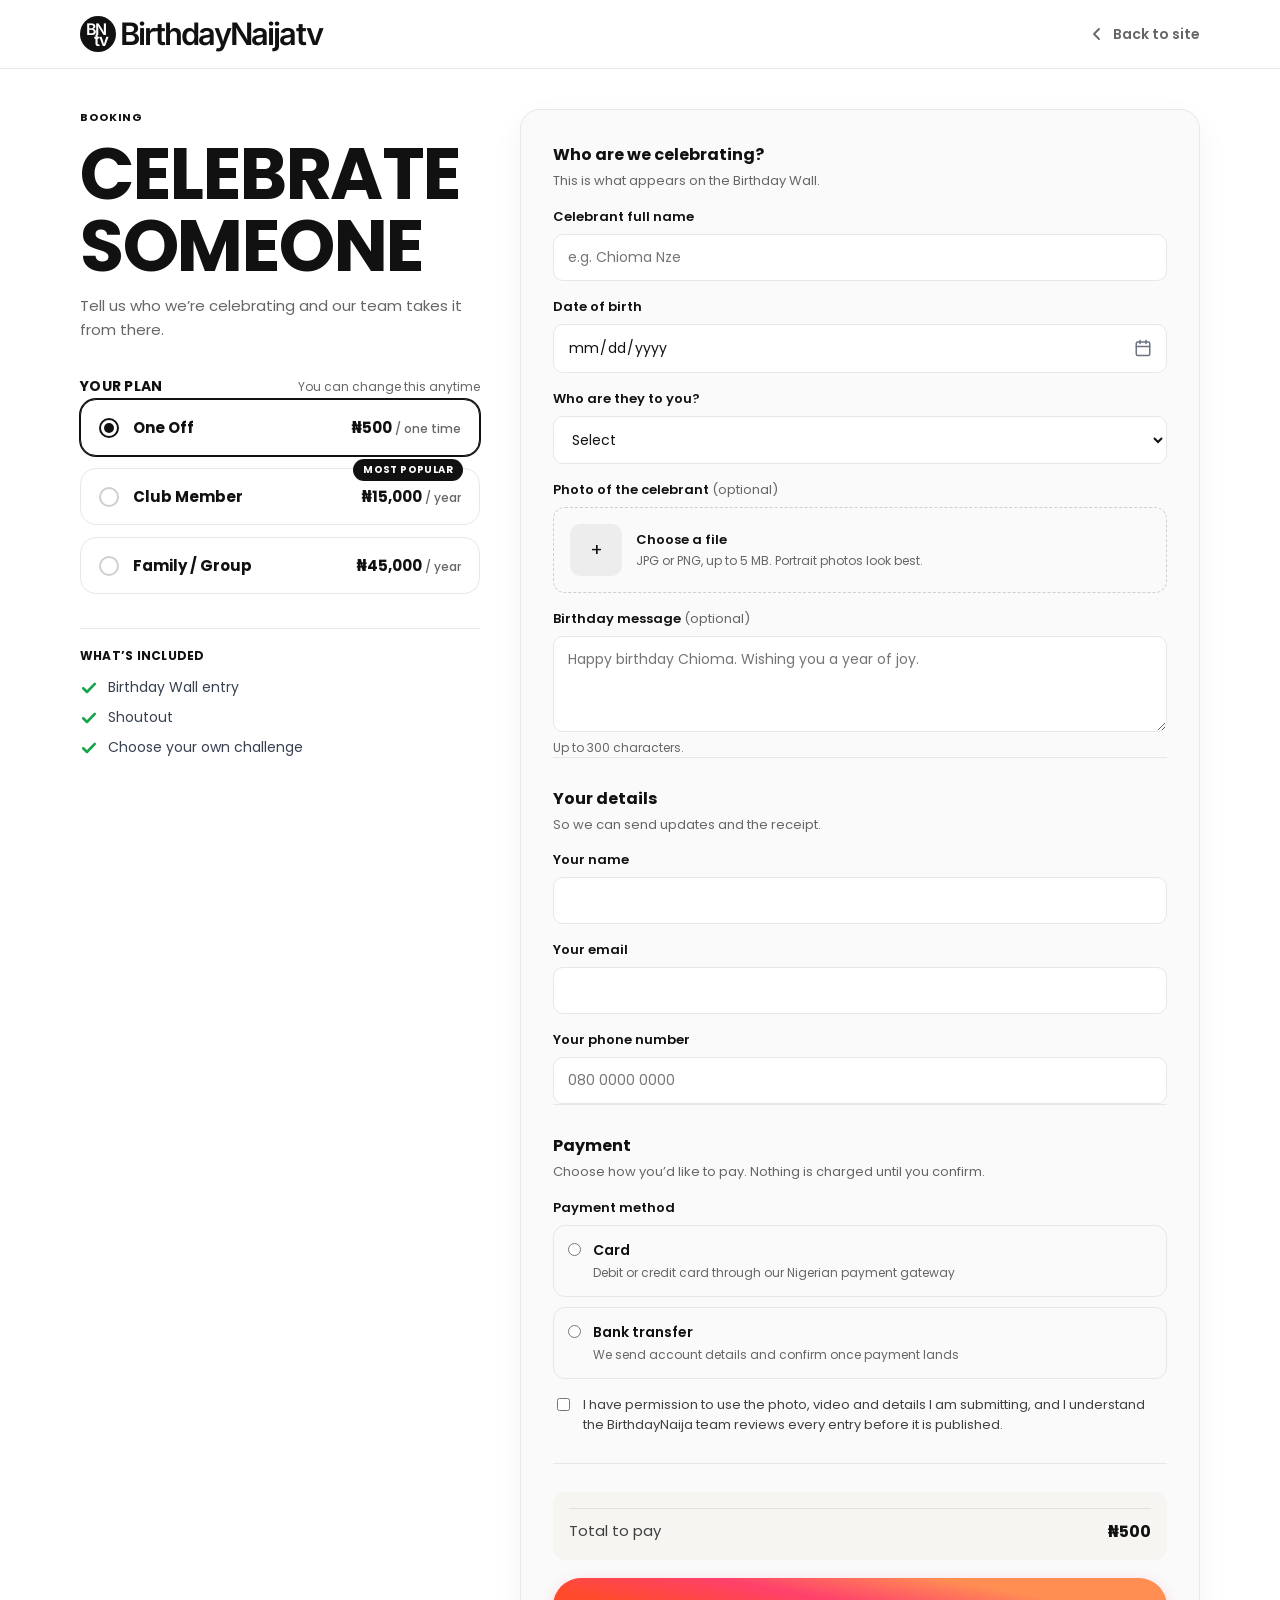
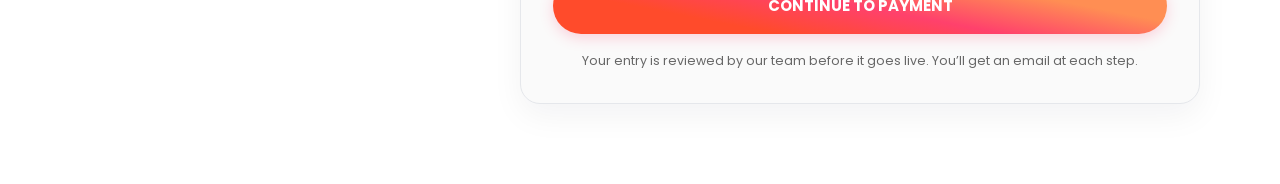
==== commit bf41ce1b: "new" ====
--- a/form.html
+++ b/form.html
@@ -8,9 +8,9 @@
 <meta name="theme-color" content="#111111">
 <meta name="robots" content="noindex">
 <link rel="stylesheet" href="assets/css/fonts.css">
-<link rel="stylesheet" href="assets/css/styles.css?v=20260924a">
-<link rel="stylesheet" href="assets/css/forms.css?v=20260924a">
-<link rel="stylesheet" href="assets/css/form-page.css?v=20260924a">
+<link rel="stylesheet" href="assets/css/styles.css?v=20260924b">
+<link rel="stylesheet" href="assets/css/forms.css?v=20260924b">
+<link rel="stylesheet" href="assets/css/form-page.css?v=20260924b">
 </head>
 <body class="fp-body">
 
@@ -37,6 +37,6 @@
   </div>
 </main>
 
-<script src="assets/js/form-page.js?v=20260924a" defer></script>
+<script src="assets/js/form-page.js?v=20260924b" defer></script>
 </body>
 </html>
--- a/assets/css/styles.css
+++ b/assets/css/styles.css
@@ -388,7 +388,7 @@
   box-shadow: 0 12px 32px rgba(15, 23, 42, .05);
   transition: opacity .9s var(--ease);
 }
-.plan--popular { border: 2px solid #e5e7eb; }
+.plan--popular { border: 1px solid #e5e7eb; }
 
 .plan__inner { display: flex; flex-direction: column; gap: 28px; padding: 32px 24px 24px; }
 .plan__head { display: flex; flex-direction: column; gap: 12px; }
--- a/assets/css/forms.css
+++ b/assets/css/forms.css
@@ -51,6 +51,22 @@
 }
 .field textarea { min-height: 96px; resize: vertical; line-height: 1.5; }
 .field input:focus, .field select:focus, .field textarea:focus { border-color: var(--g2); box-shadow: 0 0 0 3px rgba(255, 65, 108, .12); }
+
+/* Date input: iOS Safari otherwise ignores width:100% (overflows the card) and
+   hides its value. Reset appearance so it fits the frame, keep the mm/dd/yyyy
+   placeholder visible, and paint a consistent calendar icon on all browsers. */
+.field input[type="date"] {
+  position: relative; -webkit-appearance: none; appearance: none;
+  min-width: 0; min-height: 46px; box-sizing: border-box; padding-right: 42px;
+  background-image: url("data:image/svg+xml,%3Csvg xmlns='http://www.w3.org/2000/svg' width='18' height='18' viewBox='0 0 24 24' fill='none' stroke='%236b7280' stroke-width='2' stroke-linecap='round' stroke-linejoin='round'%3E%3Crect x='3' y='4' width='18' height='18' rx='2'/%3E%3Cline x1='16' y1='2' x2='16' y2='6'/%3E%3Cline x1='8' y1='2' x2='8' y2='6'/%3E%3Cline x1='3' y1='10' x2='21' y2='10'/%3E%3C/svg%3E");
+  background-repeat: no-repeat; background-position: right 14px center; background-size: 18px 18px;
+}
+.field input[type="date"]::-webkit-date-and-time-value { text-align: left; margin: 0; }
+/* Native picker button covers the icon area so tapping it opens the calendar */
+.field input[type="date"]::-webkit-calendar-picker-indicator {
+  position: absolute; top: 0; right: 0; width: 42px; height: 100%;
+  margin: 0; padding: 0; opacity: 0; cursor: pointer;
+}
 .field__hint { font-size: 12px; color: var(--text-800); }
 .field__error { display: none; font-size: 12px; color: #d92d20; }
 .field.is-invalid input, .field.is-invalid select, .field.is-invalid textarea { border-color: #d92d20; }
--- a/assets/css/form-page.css
+++ b/assets/css/form-page.css
@@ -15,7 +15,9 @@
   border-bottom: 1px solid var(--line);
 }
 .fp-nav__inner {
-  max-width: 1120px; margin: 0 auto; padding: 16px 24px;
+  /* 1120 content + 2×24 gutter, so the logo's left edge lines up exactly with
+     the page content (.fp padding 24 + .fp__wrap max-width 1120). */
+  max-width: 1168px; margin: 0 auto; padding: 16px 24px;
   display: flex; align-items: center; justify-content: space-between; gap: 16px;
 }
 .fp-nav__back {
@@ -34,7 +36,7 @@
 }
 
 /* ---------- aside (plan / context) ---------- */
-.fp__aside { position: sticky; top: 96px; display: flex; flex-direction: column; gap: 20px; }
+.fp__aside { position: sticky; top: 96px; display: flex; flex-direction: column; gap: 34px; }
 .fp__eyebrow { font-family: var(--poppins); font-weight: 700; font-size: 11px; letter-spacing: .08em; text-transform: uppercase; color: #111111; }
 .fp__title { font-family: var(--poppins); font-weight: 700; font-size: 72px; line-height: 1; letter-spacing: -.02em; text-transform: uppercase; color: #111111; margin-top: 12px; }
 .fp__lead { margin-top: 12px; font-size: 15px; line-height: 1.6; color: var(--text-800); }
@@ -127,6 +129,6 @@
   .fp__form { padding: 22px 18px; border-radius: 16px; gap: 24px; }
   .fp__group + .fp__group { padding-top: 24px; }
   .fp__title { font-size: 40px; }
-  .fp__aside { gap: 16px; }
+  .fp__aside { gap: 26px; }
   .fp__done { margin: 24px auto; padding: 36px 20px; }
 }
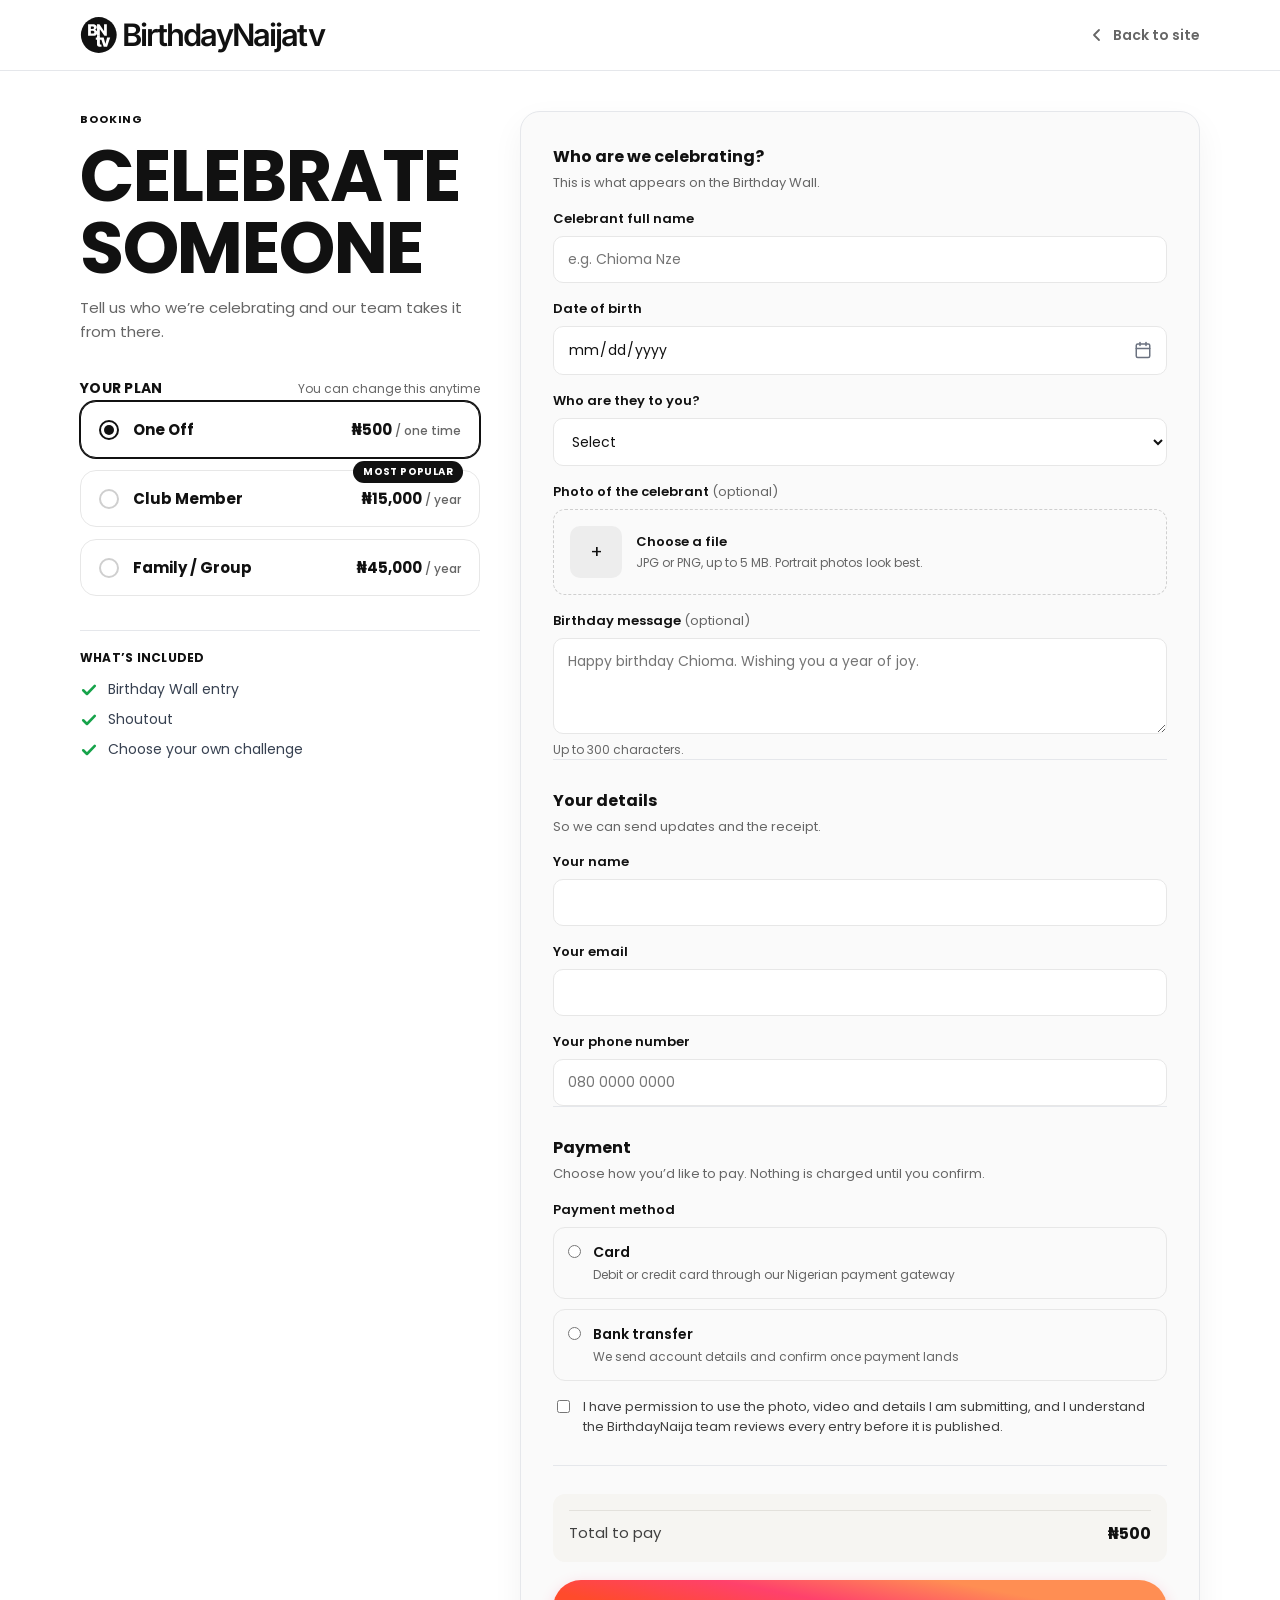
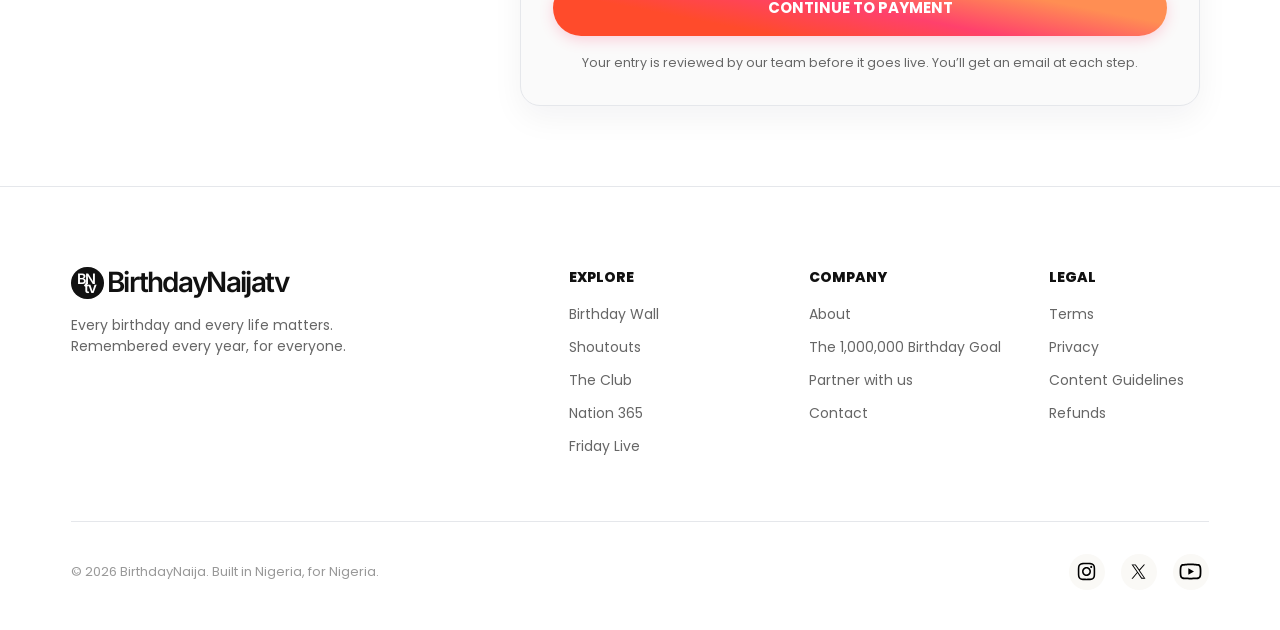
==== commit e64cd4ed: "new" ====
--- a/form.html
+++ b/form.html
@@ -17,7 +17,7 @@
 <header class="fp-nav">
   <div class="fp-nav__inner">
     <a class="brand" href="index.html#top" aria-label="BirthdayNaijatv home">
-      <span class="brand__mark" aria-hidden="true"><b>BN</b><i>tv</i></span>
+      <img class="brand__logo" src="assets/img/bn-logo.svg" alt="" width="36" height="36">
       <span class="brand__word">BirthdayNaijatv</span>
     </a>
     <a class="fp-nav__back" href="index.html">
@@ -37,6 +37,42 @@
   </div>
 </main>
 
+<footer class="footer">
+  <div class="container">
+    <div class="footer__top">
+      <div class="footer__brand">
+        <a class="brand brand--sm" href="index.html#top" aria-label="BirthdayNaijatv home">
+          <span class="brand__mark" aria-hidden="true"><b>BN</b><i>tv</i></span>
+          <span class="brand__word">BirthdayNaijatv</span>
+        </a>
+        <p>Every birthday and every life matters. Remembered every year, for everyone.</p>
+      </div>
+      <div class="footer__dirs">
+        <div class="footer__col">
+          <p class="footer__h">Explore</p>
+          <a href="wall.html">Birthday Wall</a><a href="index.html#ways" data-go-slide="0">Shoutouts</a><a href="index.html#club">The Club</a><a href="index.html#plans">Nation 365</a><a href="index.html#friday-live">Friday Live</a>
+        </div>
+        <div class="footer__col">
+          <p class="footer__h">Company</p>
+          <a href="index.html#about">About</a><a href="index.html#goal">The 1,000,000 Birthday Goal</a><a href="form.html?flow=business">Partner with us</a><a href="contact.html">Contact</a>
+        </div>
+        <div class="footer__col">
+          <p class="footer__h">Legal</p>
+          <a href="#terms">Terms</a><a href="#privacy">Privacy</a><a href="#guidelines">Content Guidelines</a><a href="#refunds">Refunds</a>
+        </div>
+      </div>
+    </div>
+    <div class="footer__bottom">
+      <p>© <span data-year>2026</span> BirthdayNaija. Built in Nigeria, for Nigeria.</p>
+      <div class="footer__social">
+        <a href="#instagram" aria-label="Instagram"><img src="assets/icons/instagram.svg" alt="" width="19" height="19"></a>
+        <a href="#x" aria-label="X"><img src="assets/icons/circle-x.svg" alt="" width="19" height="19"></a>
+        <a href="#youtube" aria-label="YouTube" data-ico="youtube"><img src="assets/icons/youtube.svg" alt="" width="25" height="25"></a>
+      </div>
+    </div>
+  </div>
+</footer>
+
 <script src="assets/js/form-page.js?v=20260924b" defer></script>
 </body>
 </html>
--- a/assets/css/styles.css
+++ b/assets/css/styles.css
@@ -146,7 +146,10 @@
 .nav__links a, .nav__signin { position: relative; }
 .nav__links a::after, .nav__signin::after { content: ""; position: absolute; left: 0; right: 0; bottom: -4px; height: 2px; border-radius: 2px; background: linear-gradient(90deg, var(--g1), var(--g2), var(--g3)); transform: scaleX(0); transform-origin: left; transition: transform .35s var(--ease); }
 .nav__links a:hover::after, .nav__signin:hover::after { transform: scaleX(1); }
-.nav__actions { display: flex; align-items: center; gap: 24px; }
+.nav__actions { display: flex; align-items: center; gap: 16px; }
+.brand__logo { width: 38px; height: 38px; display: block; flex: none; }
+.nav__login { font-family: var(--poppins); font-weight: 600; font-size: 14px; color: var(--ink); white-space: nowrap; flex: none; transition: color .3s var(--ease); }
+.nav__login:hover { color: var(--red); }
 .nav__signin { font-weight: 600; font-size: 14px; line-height: 21px; }
 .nav__menu { display: none; width: 24px; height: 24px; }
 .nav__burger { position: relative; display: block; width: 24px; height: 24px; }
@@ -171,7 +174,6 @@
   height: 100dvh;
   display: flex;
   flex-direction: column;
-  justify-content: space-between;
   gap: 24px;
   padding: 12px 24px 28px;
   background: #0a0a0a;
@@ -195,7 +197,7 @@
 .mobile-menu__glow { position: absolute; z-index: 0; border-radius: 999px; filter: blur(60px); pointer-events: none; opacity: 0; transition: opacity .8s var(--ease) .1s; }
 .mobile-menu.is-open .mobile-menu__glow { opacity: .6; }
 .mobile-menu__glow--pink { display: none; }
-.mobile-menu__glow--gold { right: -70px; bottom: 140px; width: 250px; height: 250px; background: radial-gradient(circle, rgba(255,142,83,.55), transparent 70%); }
+.mobile-menu__glow--gold { display: none; }
 
 .mobile-menu__top { position: relative; z-index: 1; flex: none; height: 68px; display: flex; align-items: center; justify-content: space-between; }
 /* Higher specificity than the mobile ".brand { color:#000 }" rule further down,
@@ -214,7 +216,7 @@
 .mobile-menu__close::after { transform: translate(-50%, -50%) rotate(-45deg); }
 .mobile-menu__close:hover { background: rgba(255,255,255,.08); transform: rotate(90deg); }
 
-.mobile-menu__links { position: relative; z-index: 1; flex: 1 1 auto; margin-top: 4px; display: flex; flex-direction: column; gap: 2px; overflow-y: hidden; }
+.mobile-menu__links { position: relative; z-index: 1; flex: 0 0 auto; margin-top: 4px; display: flex; flex-direction: column; gap: 2px; }
 .mobile-menu__links a {
   padding: 16px 0; border-bottom: 1px solid rgba(255,255,255,.08);
   font-family: var(--poppins); font-weight: 500; font-size: 22px; color: #fff;
@@ -230,7 +232,7 @@
 .mobile-menu.is-open .mobile-menu__links a:nth-child(6) { transition-delay: .33s; }
 
 .mobile-menu__bottom {
-  position: relative; z-index: 1; flex: none; display: flex; flex-direction: column; align-items: center; gap: 28px;
+  position: relative; z-index: 1; flex: none; margin-top: auto; padding-top: 24px; display: flex; flex-direction: column; align-items: center; gap: 28px;
   opacity: 0; transform: translateY(14px); transition: opacity .45s var(--ease) .3s, transform .45s var(--ease) .3s;
 }
 .mobile-menu.is-open .mobile-menu__bottom { opacity: 1; transform: none; }
--- a/assets/css/form-page.css
+++ b/assets/css/form-page.css
@@ -80,7 +80,7 @@
 .fp__included li { display: flex; align-items: center; gap: 10px; font-size: 14px; color: #374151; }
 .fp__included li svg { flex: none; width: 18px; height: 18px; color: #16a34a; }
 
-.fp__trust { display: flex; flex-direction: column; gap: 12px; border-top: 1px solid var(--line); padding-top: 18px; }
+.fp__trust { list-style: none; margin: 0; padding: 18px 0 0; display: flex; flex-direction: column; gap: 12px; border-top: 1px solid var(--line); }
 .fp__trust li { display: flex; align-items: flex-start; gap: 10px; font-size: 14px; line-height: 1.5; color: #374151; }
 .fp__trust li svg { flex: none; width: 18px; height: 18px; margin-top: 1px; color: var(--g2); }
 
